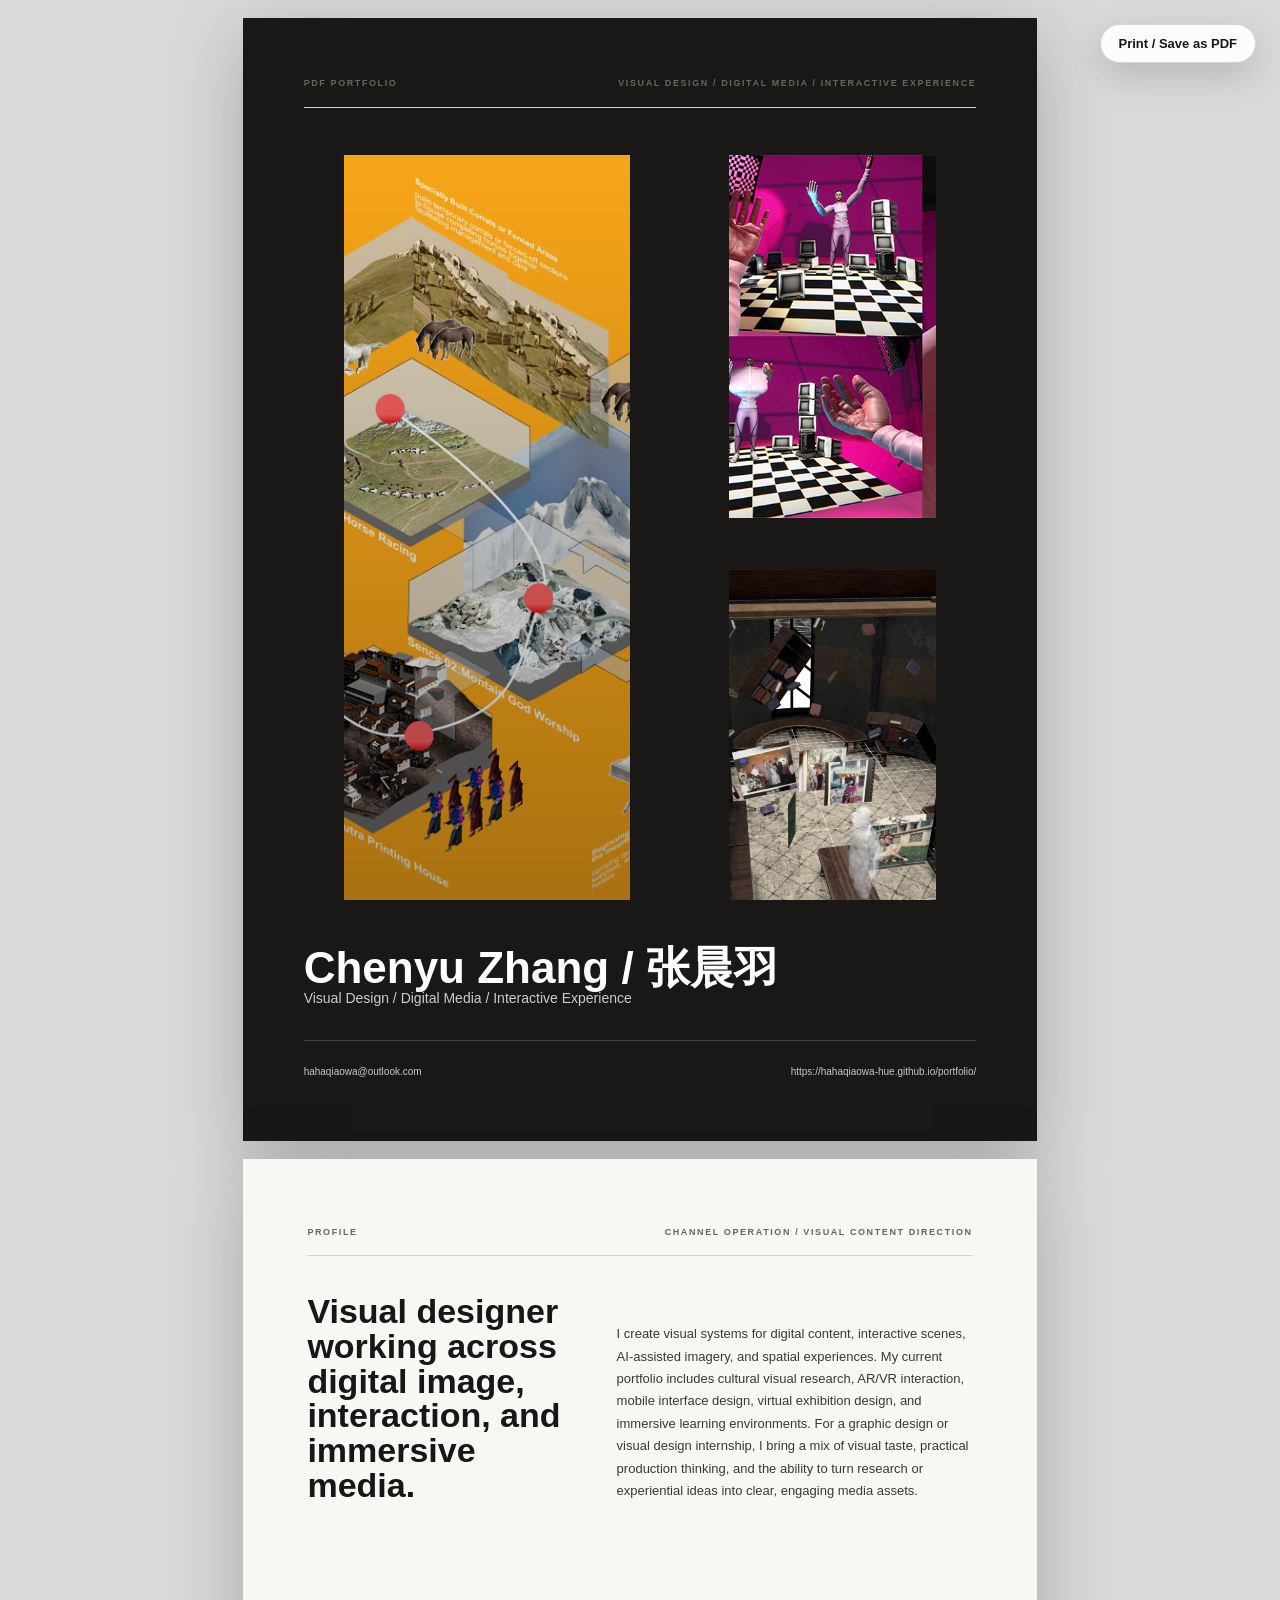
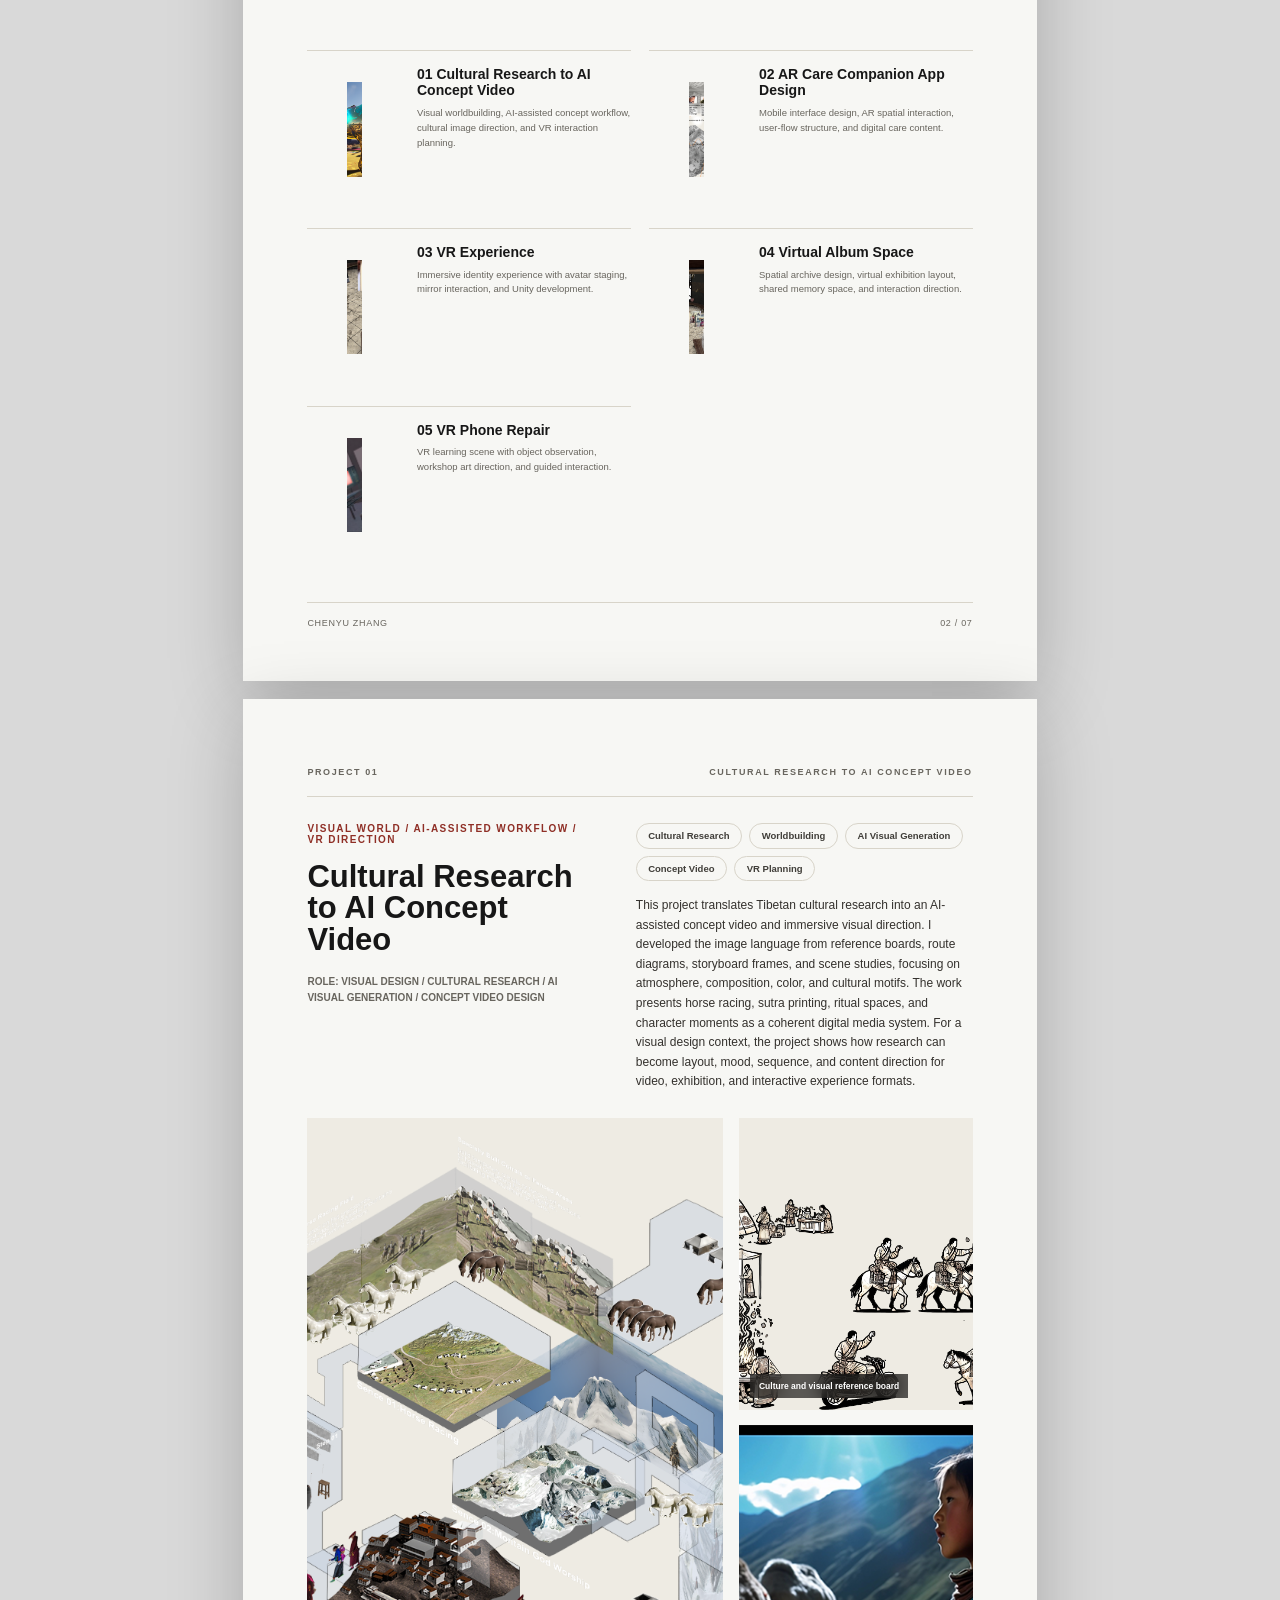
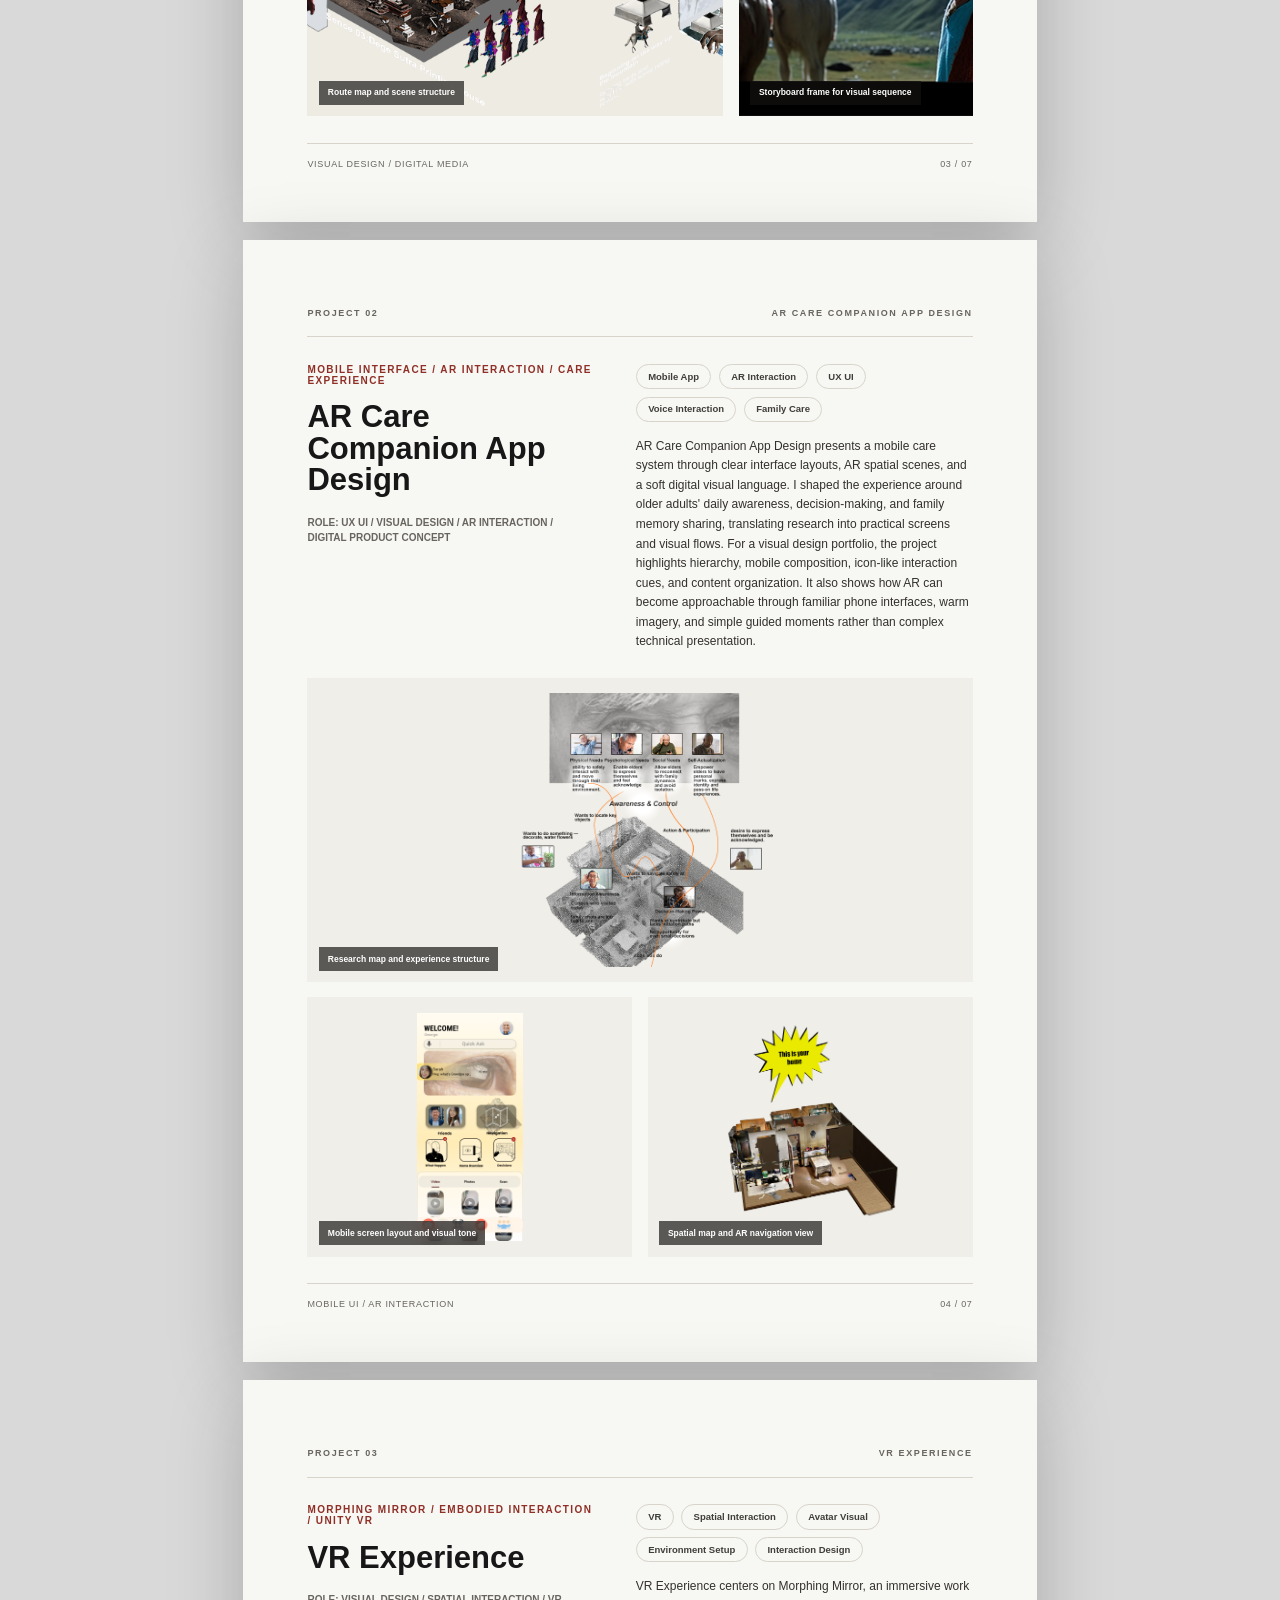
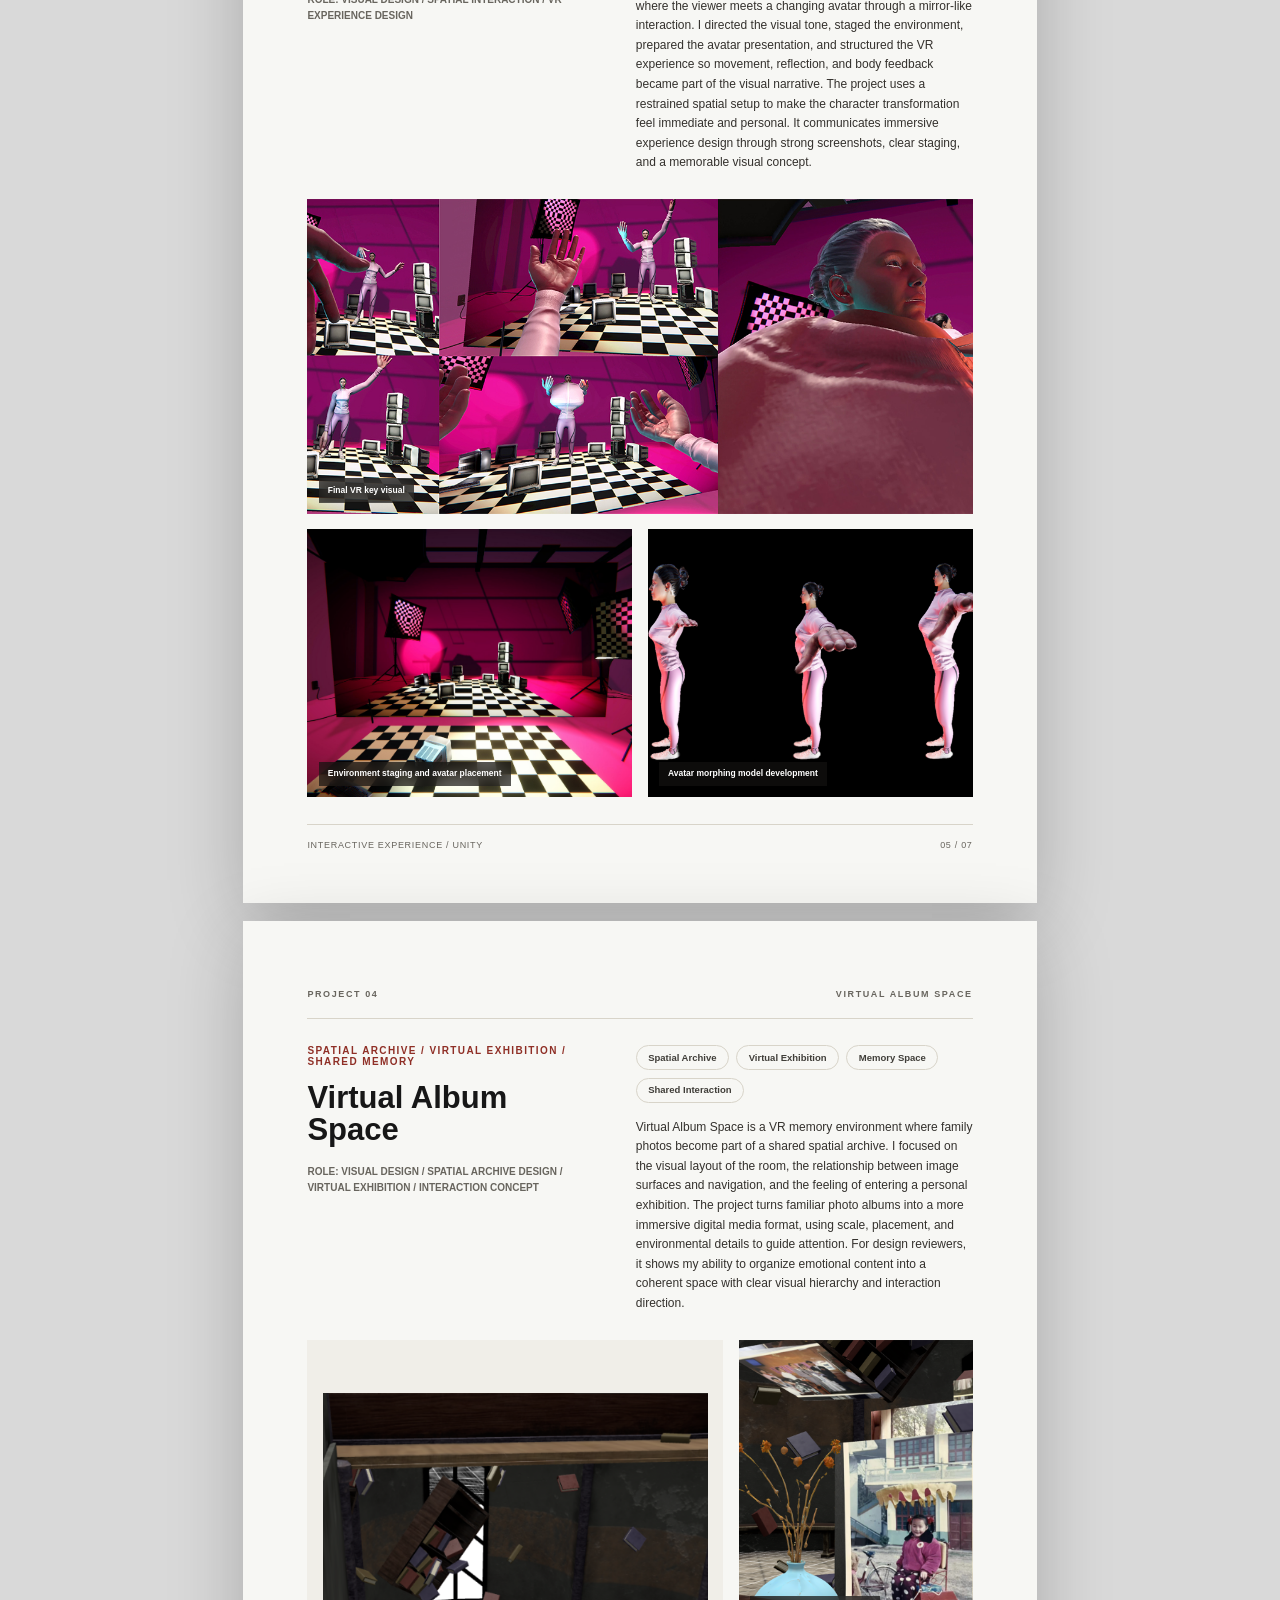
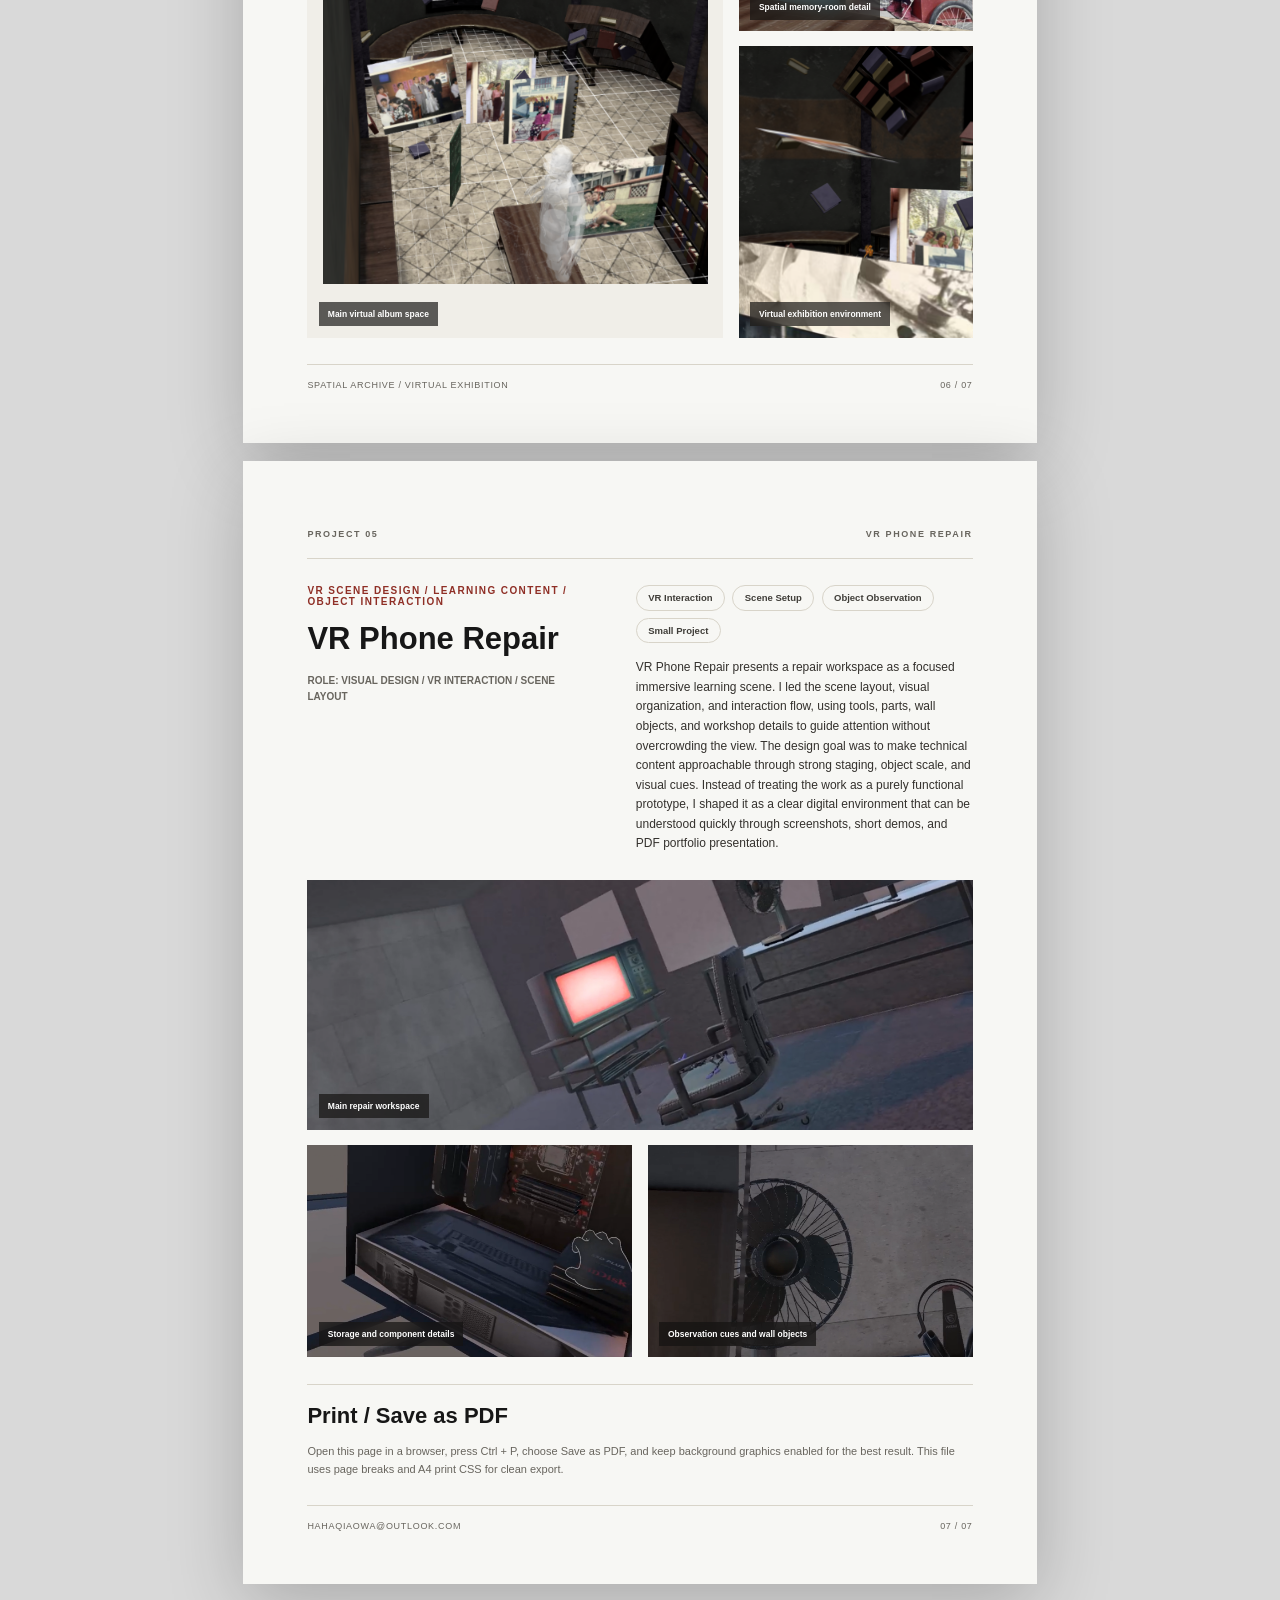
==== portfolio-pdf.html @ 09dd1131 "Add PDF portfolio page link" ====
<!DOCTYPE html>
<html lang="en">
<head>
  <meta charset="UTF-8">
  <meta name="viewport" content="width=device-width, initial-scale=1.0">
  <title>Chenyu Zhang / 张晨羽 - PDF Portfolio</title>
  <meta name="description" content="PDF portfolio page for Chenyu Zhang, visual design, digital media, and interactive experience.">
  <style>
    :root {
      --paper: #f7f7f4;
      --ink: #171717;
      --muted: #68655e;
      --line: #d8d4c9;
      --soft: #eeebe3;
      --accent: #8f2f26;
      --dark: #23221f;
      --white: #ffffff;
    }

    * {
      box-sizing: border-box;
    }

    html {
      background: #d9d9d9;
      color: var(--ink);
      font-family: Inter, "Helvetica Neue", Arial, "Noto Sans", sans-serif;
      letter-spacing: 0;
    }

    body {
      margin: 0;
      background: #d9d9d9;
    }

    img {
      display: block;
      width: 100%;
      height: 100%;
      object-fit: cover;
    }

    .print-action {
      position: fixed;
      right: 24px;
      top: 24px;
      z-index: 10;
      border: 1px solid rgba(23, 23, 23, 0.18);
      border-radius: 999px;
      background: rgba(255, 255, 255, 0.92);
      color: var(--ink);
      padding: 11px 18px;
      font-size: 13px;
      font-weight: 700;
      text-decoration: none;
      box-shadow: 0 12px 34px rgba(0, 0, 0, 0.16);
      backdrop-filter: blur(12px);
    }

    .sheet {
      position: relative;
      width: 210mm;
      height: 297mm;
      margin: 18px auto;
      overflow: hidden;
      background: var(--paper);
      page-break-after: always;
      break-after: page;
      box-shadow: 0 18px 70px rgba(0, 0, 0, 0.22);
    }

    .sheet:last-child {
      page-break-after: auto;
      break-after: auto;
    }

    .page-inner {
      position: relative;
      display: grid;
      height: 100%;
      padding: 18mm 17mm 14mm;
      grid-template-rows: auto 1fr auto;
      gap: 10mm;
    }

    .sheet-label {
      display: flex;
      align-items: center;
      justify-content: space-between;
      gap: 10mm;
      border-bottom: 1px solid var(--line);
      padding-bottom: 5mm;
      color: var(--muted);
      font-size: 9px;
      font-weight: 700;
      letter-spacing: 1.6px;
      text-transform: uppercase;
    }

    .page-footer {
      display: flex;
      align-items: center;
      justify-content: space-between;
      border-top: 1px solid var(--line);
      padding-top: 4mm;
      color: var(--muted);
      font-size: 9px;
      letter-spacing: 0.7px;
      text-transform: uppercase;
    }

    .cover {
      background: #191817;
      color: var(--white);
    }

    .cover .page-inner {
      padding: 16mm;
      gap: 8mm;
    }

    .cover-grid {
      display: grid;
      min-height: 0;
      grid-template-columns: 1.12fr 0.88fr;
      grid-template-rows: 1fr 0.92fr;
      gap: 5mm;
    }

    .cover-hero {
      position: relative;
      grid-row: 1 / span 2;
      overflow: hidden;
      background: #2e2b27;
    }

    .cover-hero img {
      filter: saturate(0.95) contrast(1.04);
    }

    .cover-hero::after {
      position: absolute;
      inset: 0;
      content: "";
      background: linear-gradient(180deg, rgba(0, 0, 0, 0.03), rgba(0, 0, 0, 0.34));
    }

    .cover-card {
      overflow: hidden;
      background: #302e2a;
    }

    .cover-title {
      align-self: end;
      display: grid;
      gap: 8mm;
    }

    .cover h1 {
      max-width: 145mm;
      margin: 0;
      font-size: 44px;
      line-height: 0.95;
      font-weight: 760;
      letter-spacing: 0;
    }

    .cover-role {
      margin: 0;
      color: rgba(255, 255, 255, 0.78);
      font-size: 14px;
      line-height: 1.55;
    }

    .cover-contact {
      display: flex;
      align-items: center;
      justify-content: space-between;
      gap: 10mm;
      border-top: 1px solid rgba(255, 255, 255, 0.18);
      padding-top: 6mm;
      color: rgba(255, 255, 255, 0.76);
      font-size: 10px;
      line-height: 1.6;
    }

    .overview-body {
      display: grid;
      grid-template-rows: auto 1fr;
      gap: 11mm;
    }

    .statement {
      display: grid;
      grid-template-columns: 0.72fr 1fr;
      gap: 14mm;
      align-items: end;
    }

    .statement h2,
    .project-title h2 {
      margin: 0;
      font-size: 34px;
      line-height: 1.02;
      font-weight: 760;
      letter-spacing: 0;
    }

    .statement p {
      margin: 0;
      color: #3b3934;
      font-size: 13px;
      line-height: 1.72;
    }

    .index-grid {
      display: grid;
      grid-template-columns: repeat(2, 1fr);
      gap: 5mm;
      align-content: end;
    }

    .index-card {
      display: grid;
      min-height: 42mm;
      grid-template-columns: 25mm 1fr;
      gap: 4mm;
      border-top: 1px solid var(--line);
      padding-top: 4mm;
    }

    .index-thumb {
      overflow: hidden;
      height: 25mm;
      background: var(--soft);
    }

    .index-card h3 {
      margin: 0 0 2mm;
      font-size: 14px;
      line-height: 1.15;
    }

    .index-card p {
      margin: 0;
      color: var(--muted);
      font-size: 9.5px;
      line-height: 1.55;
    }

    .project-page {
      background: var(--paper);
    }

    .project-page .page-inner {
      gap: 7mm;
    }

    .project-body {
      display: grid;
      min-height: 0;
      grid-template-rows: auto 1fr;
      gap: 7mm;
    }

    .project-intro {
      display: grid;
      grid-template-columns: 0.92fr 1.08fr;
      gap: 11mm;
      align-items: start;
    }

    .project-kicker {
      margin: 0 0 4mm;
      color: var(--accent);
      font-size: 10px;
      font-weight: 800;
      letter-spacing: 1.4px;
      text-transform: uppercase;
    }

    .project-title h2 {
      font-size: 31px;
    }

    .role-line {
      margin: 5mm 0 0;
      color: var(--muted);
      font-size: 10px;
      font-weight: 700;
      line-height: 1.55;
      text-transform: uppercase;
    }

    .project-copy {
      display: grid;
      gap: 4mm;
    }

    .tools {
      display: flex;
      flex-wrap: wrap;
      gap: 2mm;
      margin: 0;
      padding: 0;
      list-style: none;
    }

    .tools li {
      border: 1px solid var(--line);
      border-radius: 999px;
      padding: 1.8mm 3mm;
      color: #403e39;
      font-size: 9.5px;
      font-weight: 700;
      line-height: 1;
    }

    .description {
      margin: 0;
      color: #34312d;
      font-size: 12px;
      line-height: 1.63;
    }

    .image-board {
      display: grid;
      min-height: 0;
      gap: 4mm;
    }

    .image-board figure {
      position: relative;
      overflow: hidden;
      margin: 0;
      background: var(--soft);
    }

    .image-board figcaption {
      position: absolute;
      left: 3mm;
      bottom: 3mm;
      max-width: calc(100% - 6mm);
      background: rgba(20, 19, 17, 0.68);
      color: #ffffff;
      padding: 1.8mm 2.4mm;
      font-size: 8.5px;
      font-weight: 700;
      line-height: 1.25;
      backdrop-filter: blur(8px);
    }

    .board-feature {
      grid-template-columns: 1.28fr 0.72fr;
      grid-template-rows: 1fr 1fr;
    }

    .board-feature .large {
      grid-row: 1 / span 2;
    }

    .board-horizontal {
      grid-template-columns: 1fr 1fr;
      grid-template-rows: 1.08fr 0.92fr;
    }

    .board-horizontal .wide {
      grid-column: 1 / span 2;
    }

    .board-game {
      grid-template-columns: 1.05fr 0.95fr;
      grid-template-rows: 0.92fr 1.08fr;
    }

    .board-game .wide {
      grid-column: 1 / span 2;
    }

    .board-graphic {
      grid-template-columns: 1fr 1fr;
      grid-template-rows: 1fr 1fr;
    }

    .fit-contain img {
      object-fit: contain;
      padding: 4mm;
      background: #f0eee8;
    }

    .dark-image img {
      background: #171717;
    }

    .closing-strip {
      display: grid;
      grid-template-columns: 1fr 1fr 1fr;
      gap: 4mm;
      margin-top: 5mm;
    }

    .closing-strip figure {
      overflow: hidden;
      height: 42mm;
      margin: 0;
      background: var(--soft);
    }

    .note-box {
      display: grid;
      gap: 4mm;
      align-self: end;
      border-top: 1px solid var(--line);
      padding-top: 5mm;
    }

    .note-box h3 {
      margin: 0;
      font-size: 22px;
      line-height: 1.05;
    }

    .note-box p {
      margin: 0;
      color: var(--muted);
      font-size: 11px;
      line-height: 1.65;
    }

    @page {
      size: A4 portrait;
      margin: 0;
    }

    @media print {
      html,
      body {
        width: 210mm;
        background: #ffffff;
      }

      .print-action {
        display: none;
      }

      .sheet {
        width: 210mm;
        height: 297mm;
        margin: 0;
        box-shadow: none;
        page-break-after: always;
        break-after: page;
      }

      .sheet:last-child {
        page-break-after: auto;
        break-after: auto;
      }
    }

    @media screen and (max-width: 900px) {
      .sheet {
        width: min(100vw, 210mm);
        height: auto;
        min-height: 140vw;
        margin: 0 auto 16px;
      }

      .page-inner {
        min-height: 140vw;
      }
    }
  </style>
</head>
<body>
  <a class="print-action" href="javascript:window.print()" aria-label="Print or save this portfolio as a PDF">Print / Save as PDF</a>

  <section class="sheet cover">
    <div class="page-inner">
      <div class="sheet-label">
        <span>PDF Portfolio</span>
        <span>Visual Design / Digital Media / Interactive Experience</span>
      </div>
      <div class="cover-grid" aria-label="Selected portfolio visuals">
        <figure class="cover-hero"><img src="assets/project-01-main.png" alt="Cultural Research to AI Concept Video visual world concept"></figure>
        <figure class="cover-card"><img src="assets/vr-final.jpg" alt="Morphing Mirror VR montage"></figure>
        <figure class="cover-card"><img src="assets/project-04-main.png" alt="Virtual Album Space visual"></figure>
      </div>
      <div class="cover-title">
        <div>
          <h1>Chenyu Zhang / 张晨羽</h1>
          <p class="cover-role">Visual Design / Digital Media / Interactive Experience</p>
        </div>
        <div class="cover-contact">
          <span>hahaqiaowa@outlook.com</span>
          <span>https://hahaqiaowa-hue.github.io/portfolio/</span>
        </div>
      </div>
    </div>
  </section>

  <section class="sheet">
    <div class="page-inner">
      <div class="sheet-label">
        <span>Profile</span>
        <span>Channel operation / Visual content direction</span>
      </div>
      <main class="overview-body">
        <section class="statement">
          <h2>Visual designer working across digital image, interaction, and immersive media.</h2>
          <p>I create visual systems for digital content, interactive scenes, AI-assisted imagery, and spatial experiences. My current portfolio includes cultural visual research, AR/VR interaction, mobile interface design, virtual exhibition design, and immersive learning environments. For a graphic design or visual design internship, I bring a mix of visual taste, practical production thinking, and the ability to turn research or experiential ideas into clear, engaging media assets.</p>
        </section>
        <section class="index-grid" aria-label="Portfolio contents">
          <article class="index-card">
            <figure class="index-thumb"><img src="assets/project-01-side-horse.png" alt="Cultural Research to AI Concept Video thumbnail"></figure>
            <div><h3>01 Cultural Research to AI Concept Video</h3><p>Visual worldbuilding, AI-assisted concept workflow, cultural image direction, and VR interaction planning.</p></div>
          </article>
          <article class="index-card">
            <figure class="index-thumb"><img src="assets/project-02-research-main.png" alt="AR Care Companion App Design thumbnail"></figure>
            <div><h3>02 AR Care Companion App Design</h3><p>Mobile interface design, AR spatial interaction, user-flow structure, and digital care content.</p></div>
          </article>
          <article class="index-card">
            <figure class="index-thumb"><img src="assets/project-03-main.png" alt="VR Experience thumbnail"></figure>
            <div><h3>03 VR Experience</h3><p>Immersive identity experience with avatar staging, mirror interaction, and Unity development.</p></div>
          </article>
          <article class="index-card">
            <figure class="index-thumb"><img src="assets/project-04-main.png" alt="Virtual Album Space thumbnail"></figure>
            <div><h3>04 Virtual Album Space</h3><p>Spatial archive design, virtual exhibition layout, shared memory space, and interaction direction.</p></div>
          </article>
          <article class="index-card">
            <figure class="index-thumb"><img src="assets/project-05-main.png" alt="VR Phone Repair thumbnail"></figure>
            <div><h3>05 VR Phone Repair</h3><p>VR learning scene with object observation, workshop art direction, and guided interaction.</p></div>
          </article>
        </section>
      </main>
      <div class="page-footer"><span>Chenyu Zhang</span><span>02 / 07</span></div>
    </div>
  </section>

  <section class="sheet project-page">
    <div class="page-inner">
      <div class="sheet-label"><span>Project 01</span><span>Cultural Research to AI Concept Video</span></div>
      <main class="project-body">
        <section class="project-intro">
          <div class="project-title">
            <p class="project-kicker">Visual world / AI-assisted workflow / VR direction</p>
            <h2>Cultural Research to AI Concept Video</h2>
            <p class="role-line">Role: Visual Design / Cultural Research / AI Visual Generation / Concept Video Design</p>
          </div>
          <div class="project-copy">
            <ul class="tools">
              <li>Cultural Research</li><li>Worldbuilding</li><li>AI Visual Generation</li><li>Concept Video</li><li>VR Planning</li>
            </ul>
            <p class="description">This project translates Tibetan cultural research into an AI-assisted concept video and immersive visual direction. I developed the image language from reference boards, route diagrams, storyboard frames, and scene studies, focusing on atmosphere, composition, color, and cultural motifs. The work presents horse racing, sutra printing, ritual spaces, and character moments as a coherent digital media system. For a visual design context, the project shows how research can become layout, mood, sequence, and content direction for video, exhibition, and interactive experience formats.</p>
          </div>
        </section>
        <section class="image-board board-feature">
          <figure class="large"><img src="assets/project-01-route-base.png" alt="Cultural Research to AI Concept Video visual route and scene map"><figcaption>Route map and scene structure</figcaption></figure>
          <figure><img src="assets/project-01-culture-board.png" alt="Cultural Research to AI Concept Video cultural visual board"><figcaption>Culture and visual reference board</figcaption></figure>
          <figure><img src="assets/story-04.png" alt="Cultural Research to AI Concept Video storyboard frame"><figcaption>Storyboard frame for visual sequence</figcaption></figure>
        </section>
      </main>
      <div class="page-footer"><span>Visual Design / Digital Media</span><span>03 / 07</span></div>
    </div>
  </section>

  <section class="sheet project-page">
    <div class="page-inner">
      <div class="sheet-label"><span>Project 02</span><span>AR Care Companion App Design</span></div>
      <main class="project-body">
        <section class="project-intro">
          <div class="project-title">
            <p class="project-kicker">Mobile interface / AR interaction / Care experience</p>
            <h2>AR Care Companion App Design</h2>
            <p class="role-line">Role: UX UI / Visual Design / AR Interaction / Digital Product Concept</p>
          </div>
          <div class="project-copy">
            <ul class="tools">
              <li>Mobile App</li><li>AR Interaction</li><li>UX UI</li><li>Voice Interaction</li><li>Family Care</li>
            </ul>
            <p class="description">AR Care Companion App Design presents a mobile care system through clear interface layouts, AR spatial scenes, and a soft digital visual language. I shaped the experience around older adults' daily awareness, decision-making, and family memory sharing, translating research into practical screens and visual flows. For a visual design portfolio, the project highlights hierarchy, mobile composition, icon-like interaction cues, and content organization. It also shows how AR can become approachable through familiar phone interfaces, warm imagery, and simple guided moments rather than complex technical presentation.</p>
          </div>
        </section>
        <section class="image-board board-horizontal">
          <figure class="wide fit-contain"><img src="assets/project-02-research-main.png" alt="AR Care Companion App research and user needs map"><figcaption>Research map and experience structure</figcaption></figure>
          <figure class="fit-contain"><img src="assets/app-shot-01.png" alt="AR Care Companion App welcome screen"><figcaption>Mobile screen layout and visual tone</figcaption></figure>
          <figure class="fit-contain"><img src="assets/App.png" alt="AR Care Companion spatial navigation interface"><figcaption>Spatial map and AR navigation view</figcaption></figure>
        </section>
      </main>
      <div class="page-footer"><span>Mobile UI / AR Interaction</span><span>04 / 07</span></div>
    </div>
  </section>

  <section class="sheet project-page">
    <div class="page-inner">
      <div class="sheet-label"><span>Project 03</span><span>VR Experience</span></div>
      <main class="project-body">
        <section class="project-intro">
          <div class="project-title">
            <p class="project-kicker">Morphing Mirror / Embodied interaction / Unity VR</p>
            <h2>VR Experience</h2>
            <p class="role-line">Role: Visual Design / Spatial Interaction / VR Experience Design</p>
          </div>
          <div class="project-copy">
            <ul class="tools">
              <li>VR</li><li>Spatial Interaction</li><li>Avatar Visual</li><li>Environment Setup</li><li>Interaction Design</li>
            </ul>
            <p class="description">VR Experience centers on Morphing Mirror, an immersive work where the viewer meets a changing avatar through a mirror-like interaction. I directed the visual tone, staged the environment, prepared the avatar presentation, and structured the VR experience so movement, reflection, and body feedback became part of the visual narrative. The project uses a restrained spatial setup to make the character transformation feel immediate and personal. It communicates immersive experience design through strong screenshots, clear staging, and a memorable visual concept.</p>
          </div>
        </section>
        <section class="image-board board-horizontal">
          <figure class="wide dark-image"><img src="assets/vr-final.jpg" alt="VR Experience final montage"><figcaption>Final VR key visual</figcaption></figure>
          <figure><img src="assets/vr-shot-06.jpg" alt="VR Experience environment view"><figcaption>Environment staging and avatar placement</figcaption></figure>
          <figure><img src="assets/project-03-extra-morphing.png" alt="VR Experience character model development"><figcaption>Avatar morphing model development</figcaption></figure>
        </section>
      </main>
      <div class="page-footer"><span>Interactive Experience / Unity</span><span>05 / 07</span></div>
    </div>
  </section>

  <section class="sheet project-page">
    <div class="page-inner">
      <div class="sheet-label"><span>Project 04</span><span>Virtual Album Space</span></div>
      <main class="project-body">
        <section class="project-intro">
          <div class="project-title">
            <p class="project-kicker">Spatial archive / Virtual exhibition / Shared memory</p>
            <h2>Virtual Album Space</h2>
            <p class="role-line">Role: Visual Design / Spatial Archive Design / Virtual Exhibition / Interaction Concept</p>
          </div>
          <div class="project-copy">
            <ul class="tools">
              <li>Spatial Archive</li><li>Virtual Exhibition</li><li>Memory Space</li><li>Shared Interaction</li>
            </ul>
            <p class="description">Virtual Album Space is a VR memory environment where family photos become part of a shared spatial archive. I focused on the visual layout of the room, the relationship between image surfaces and navigation, and the feeling of entering a personal exhibition. The project turns familiar photo albums into a more immersive digital media format, using scale, placement, and environmental details to guide attention. For design reviewers, it shows my ability to organize emotional content into a coherent space with clear visual hierarchy and interaction direction.</p>
          </div>
        </section>
        <section class="image-board board-feature">
          <figure class="large fit-contain"><img src="assets/project-04-main.png" alt="Virtual Album Space main visual"><figcaption>Main virtual album space</figcaption></figure>
          <figure><img src="assets/project-04-extra-01.png" alt="Virtual Album Space room detail"><figcaption>Spatial memory-room detail</figcaption></figure>
          <figure><img src="assets/project-04-extra-02.png" alt="Virtual Album Space environment view"><figcaption>Virtual exhibition environment</figcaption></figure>
        </section>
      </main>
      <div class="page-footer"><span>Spatial Archive / Virtual Exhibition</span><span>06 / 07</span></div>
    </div>
  </section>

  <section class="sheet project-page">
    <div class="page-inner">
      <div class="sheet-label"><span>Project 05</span><span>VR Phone Repair</span></div>
      <main class="project-body">
        <section class="project-intro">
          <div class="project-title">
            <p class="project-kicker">VR scene design / Learning content / Object interaction</p>
            <h2>VR Phone Repair</h2>
            <p class="role-line">Role: Visual Design / VR Interaction / Scene Layout</p>
          </div>
          <div class="project-copy">
            <ul class="tools">
              <li>VR Interaction</li><li>Scene Setup</li><li>Object Observation</li><li>Small Project</li>
            </ul>
            <p class="description">VR Phone Repair presents a repair workspace as a focused immersive learning scene. I led the scene layout, visual organization, and interaction flow, using tools, parts, wall objects, and workshop details to guide attention without overcrowding the view. The design goal was to make technical content approachable through strong staging, object scale, and visual cues. Instead of treating the work as a purely functional prototype, I shaped it as a clear digital environment that can be understood quickly through screenshots, short demos, and PDF portfolio presentation.</p>
          </div>
        </section>
        <section class="image-board board-horizontal">
          <figure class="wide"><img src="assets/project-05-main.png" alt="VR Phone Repair main scene"><figcaption>Main repair workspace</figcaption></figure>
          <figure><img src="assets/project-05-extra-01.png" alt="VR Phone Repair storage components"><figcaption>Storage and component details</figcaption></figure>
          <figure><img src="assets/project-05-extra-03.png" alt="VR Phone Repair wall-mounted objects"><figcaption>Observation cues and wall objects</figcaption></figure>
        </section>
        <section class="note-box">
          <h3>Print / Save as PDF</h3>
          <p>Open this page in a browser, press Ctrl + P, choose Save as PDF, and keep background graphics enabled for the best result. This file uses page breaks and A4 print CSS for clean export.</p>
        </section>
      </main>
      <div class="page-footer"><span>hahaqiaowa@outlook.com</span><span>07 / 07</span></div>
    </div>
  </section>
</body>
</html>
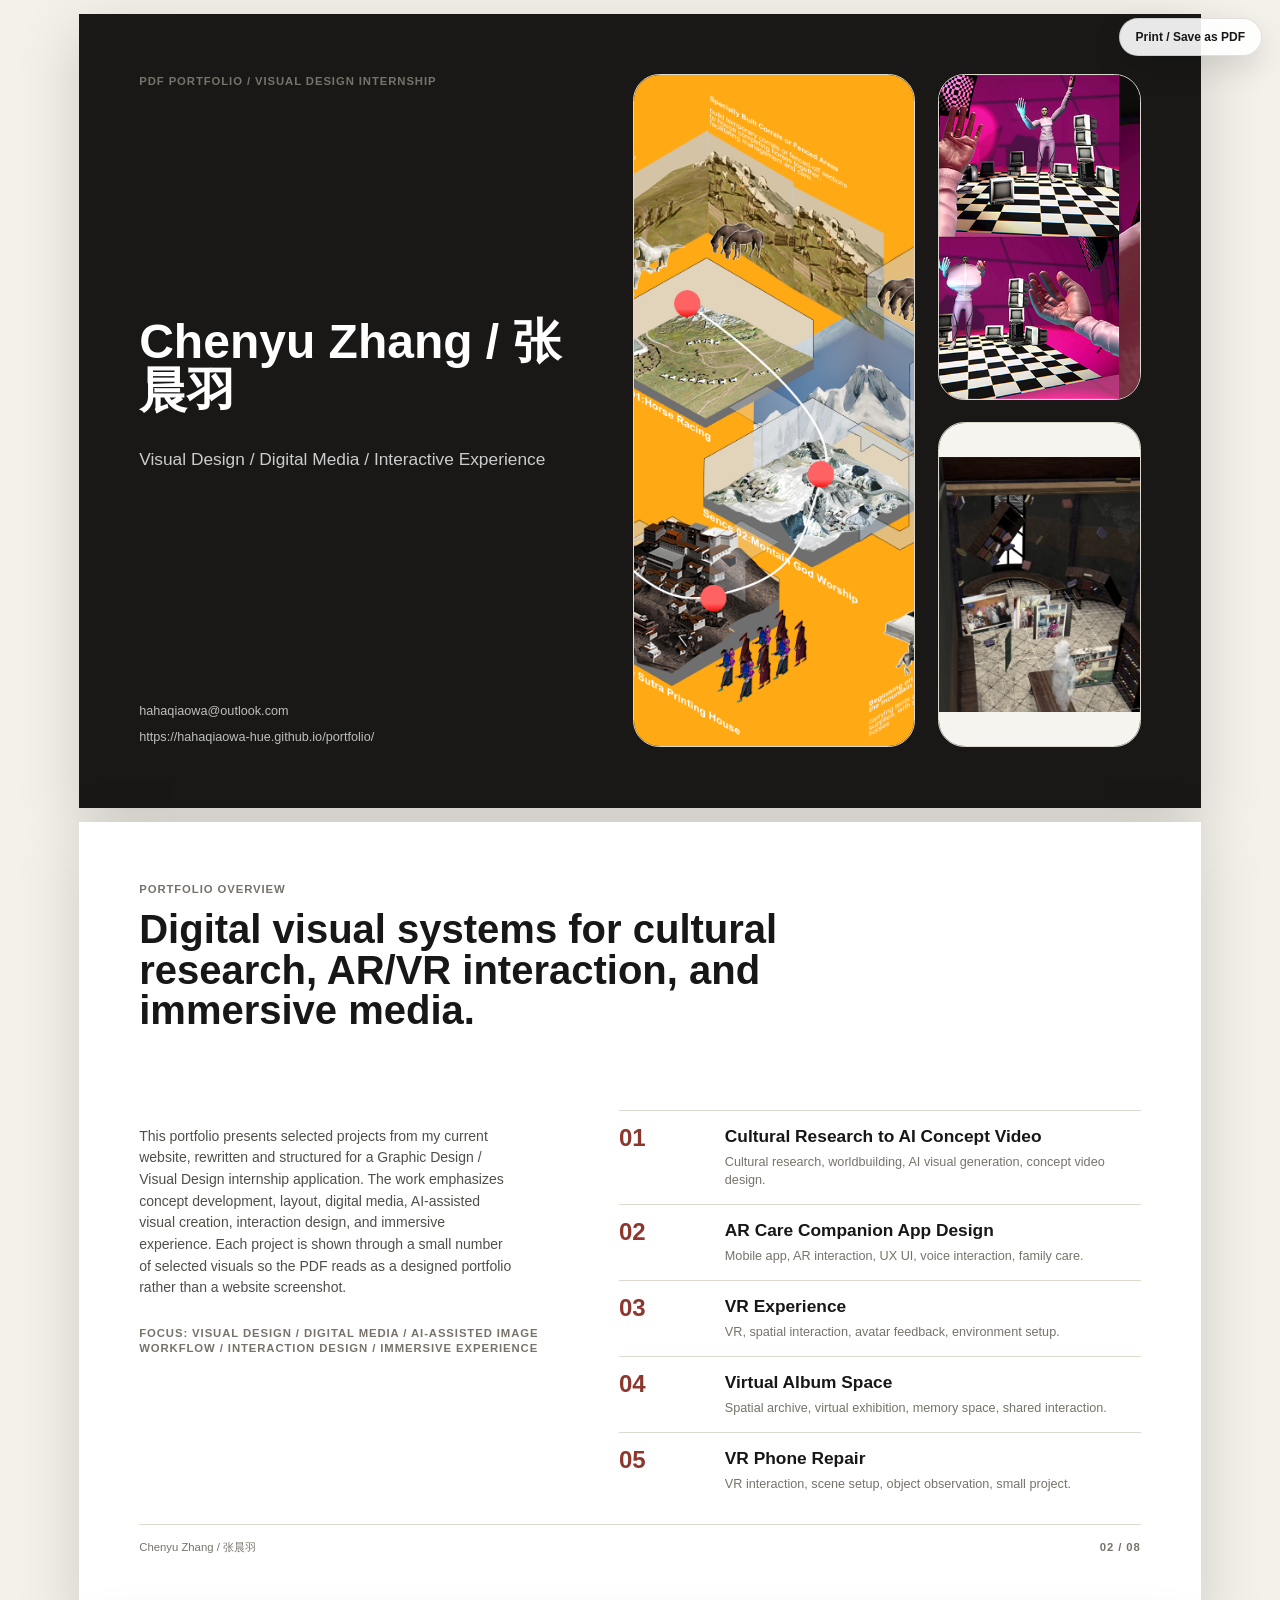
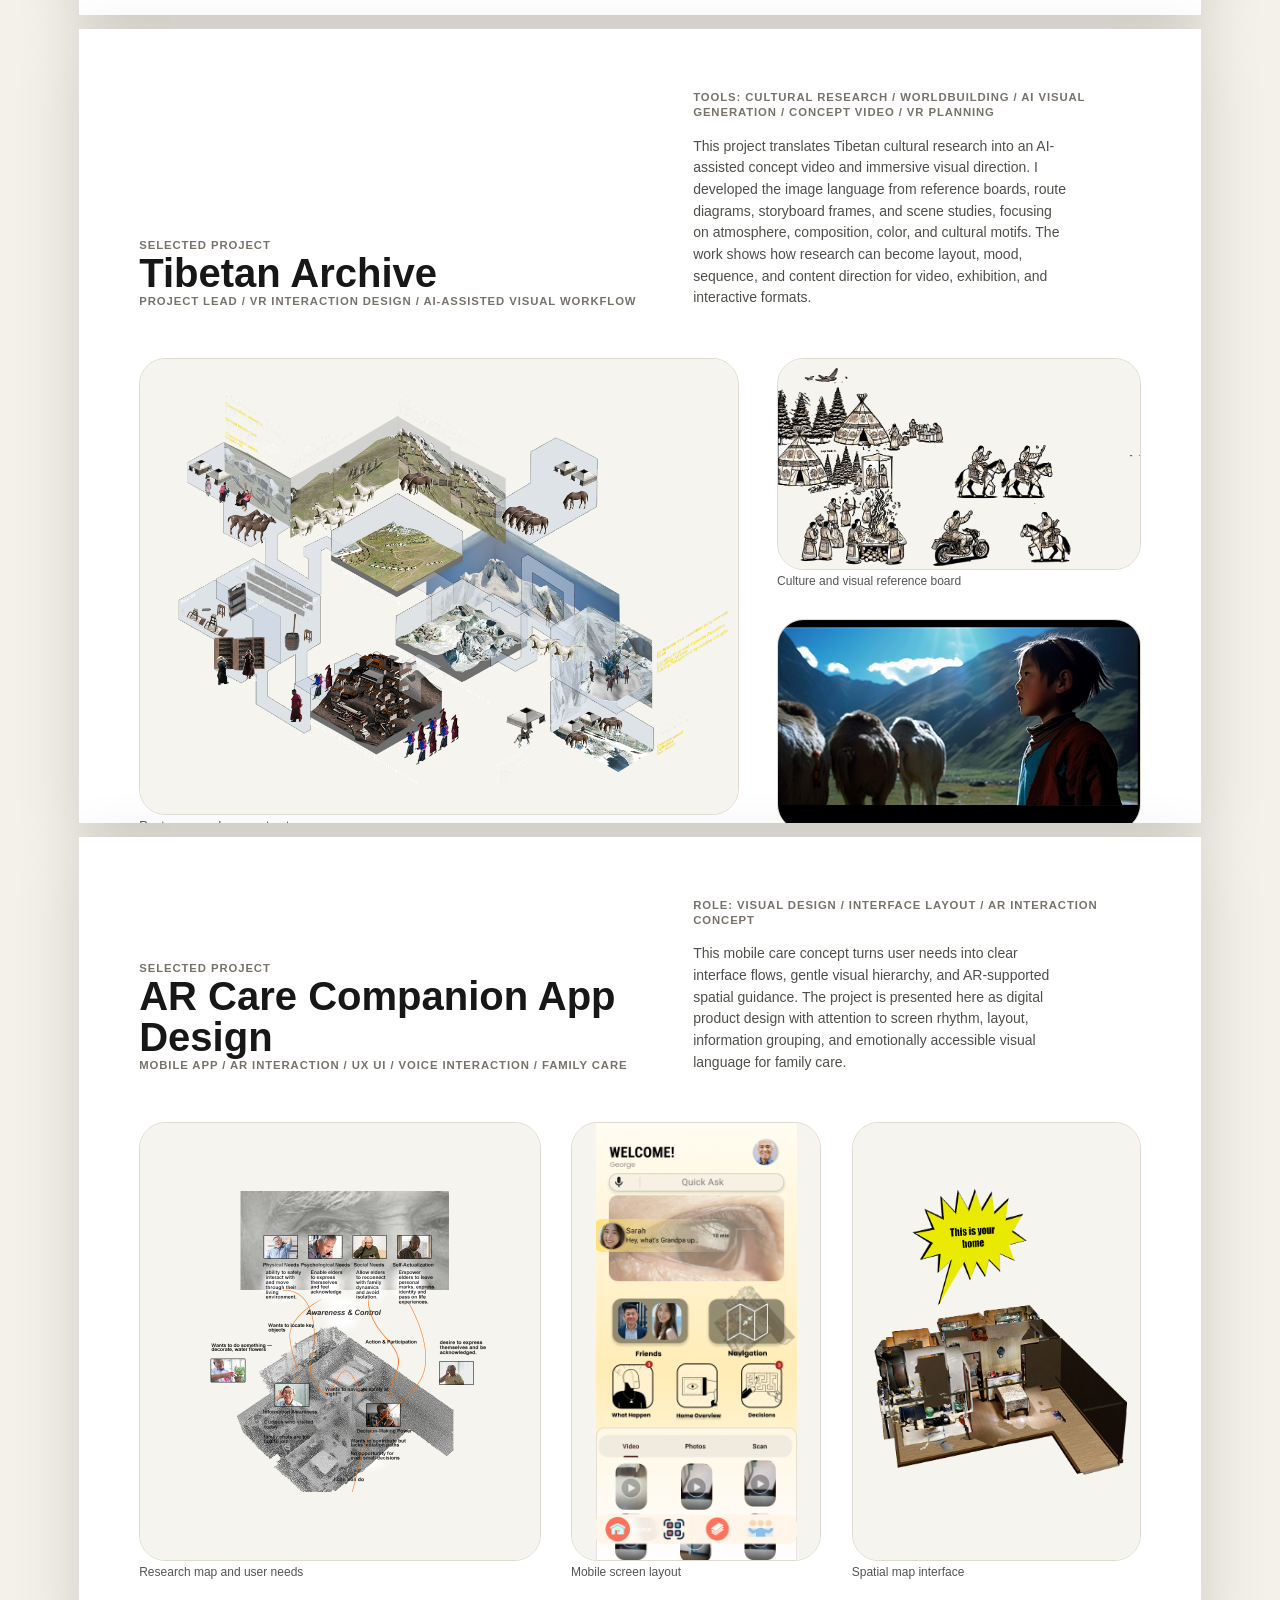
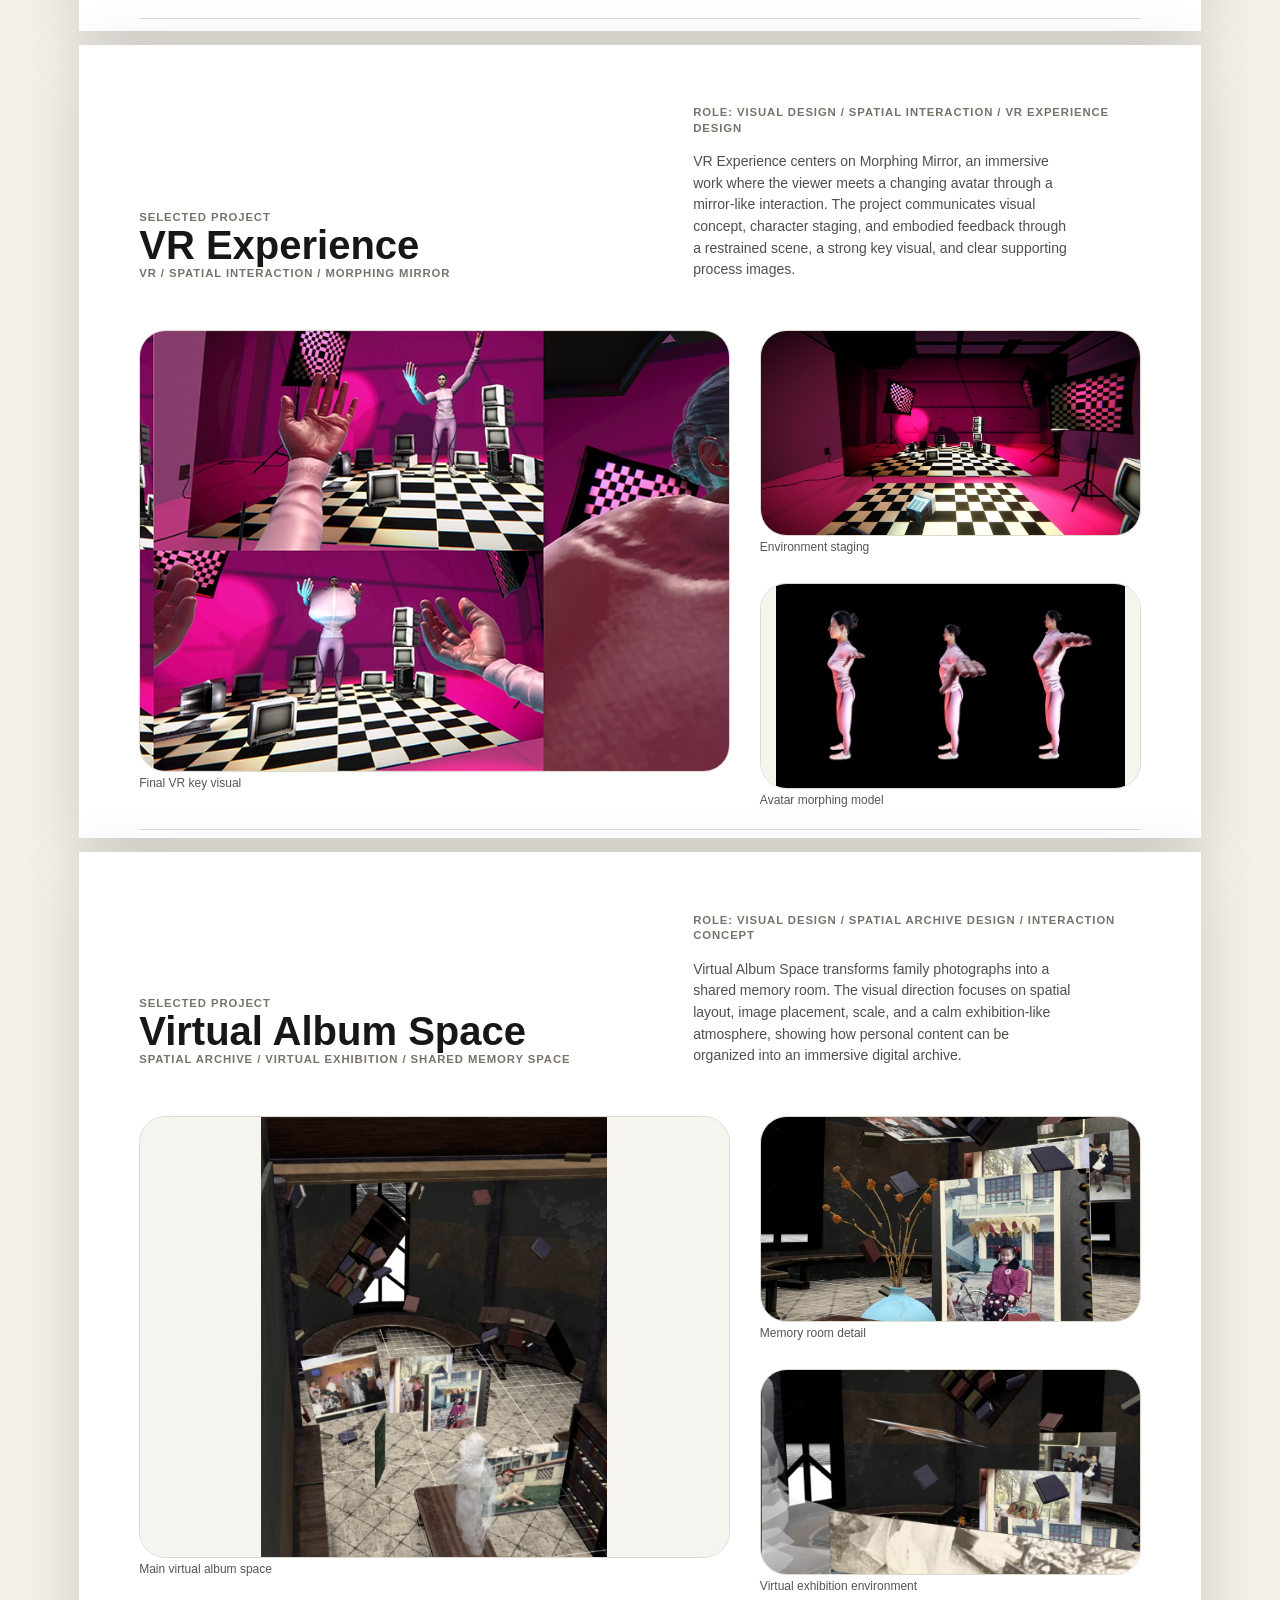
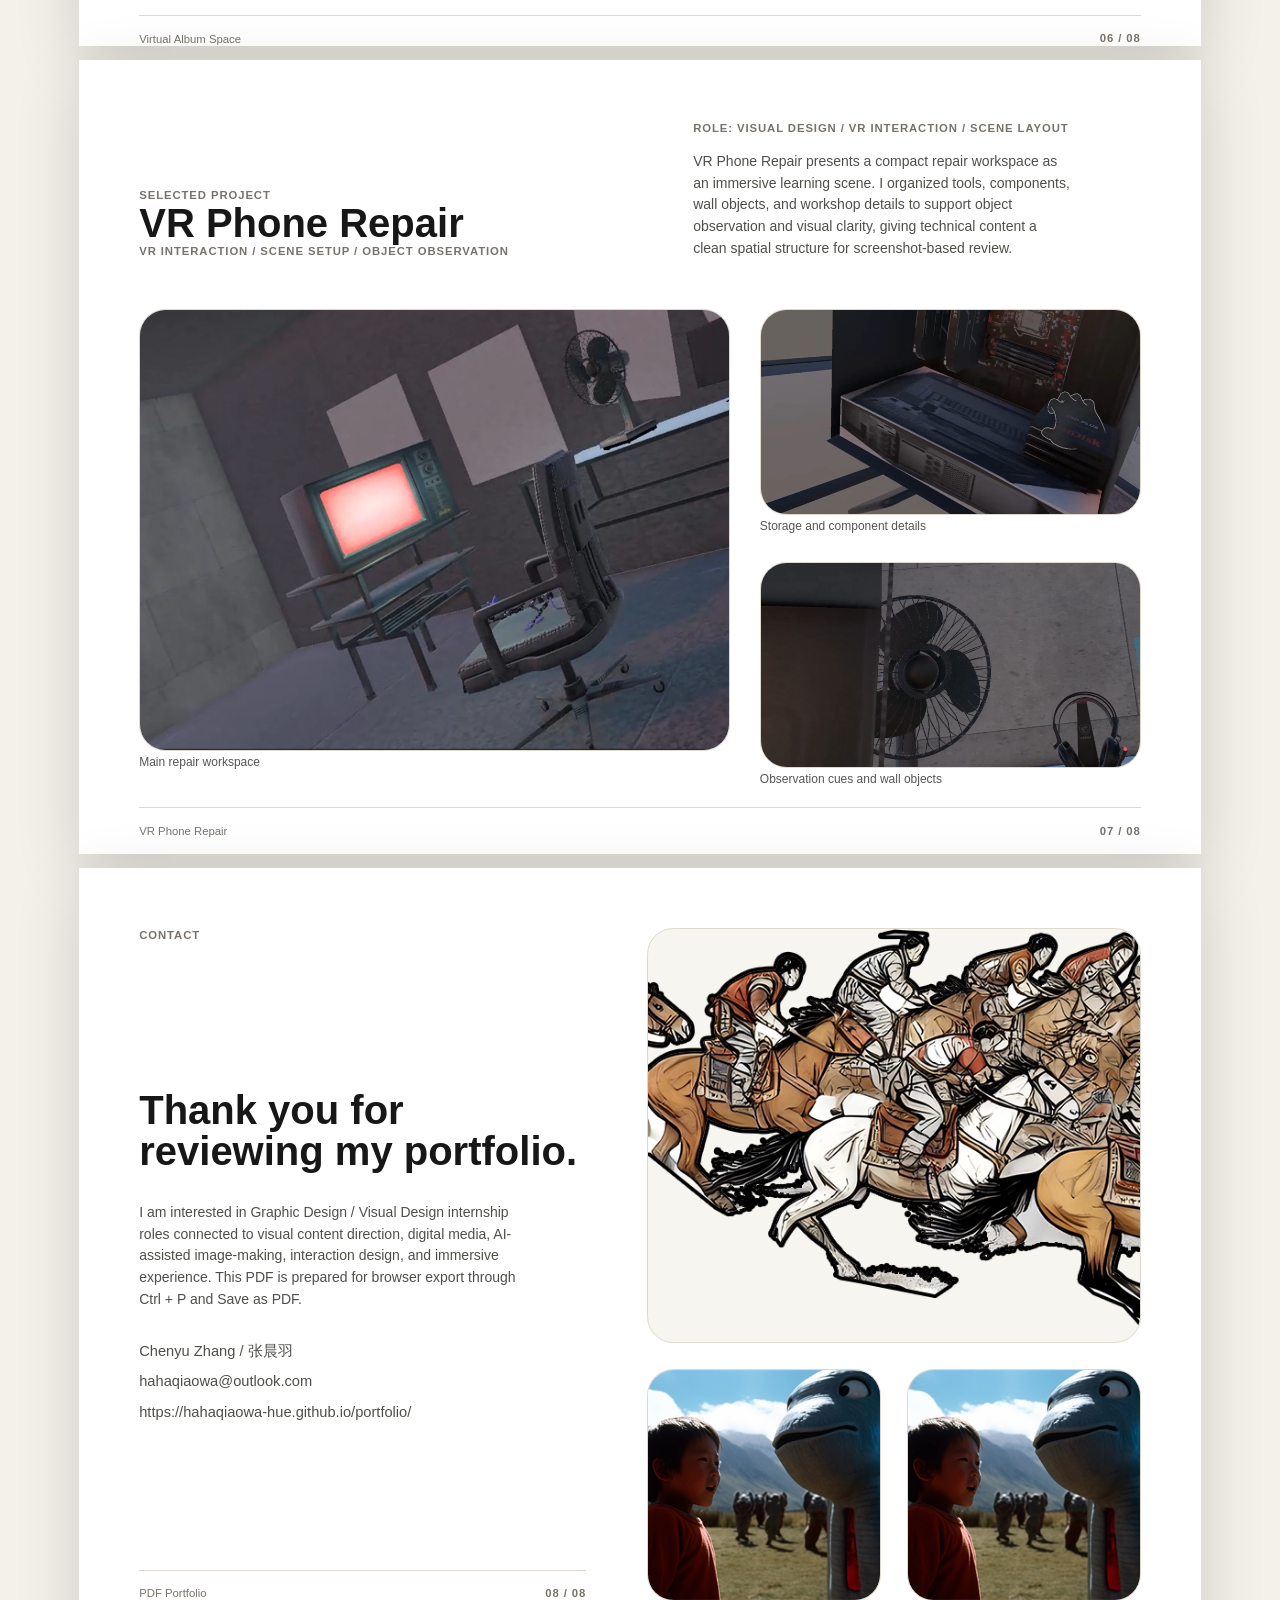
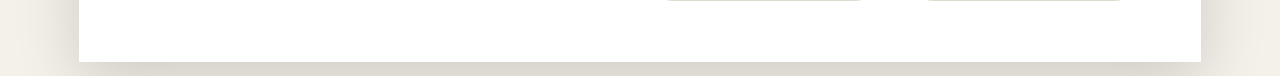
==== commit 3623a196: "Redesign PDF portfolio layout" ====
--- a/portfolio-pdf.html
+++ b/portfolio-pdf.html
@@ -4,97 +4,139 @@
   <meta charset="UTF-8">
   <meta name="viewport" content="width=device-width, initial-scale=1.0">
   <title>Chenyu Zhang / 张晨羽 - PDF Portfolio</title>
-  <meta name="description" content="PDF portfolio page for Chenyu Zhang, visual design, digital media, and interactive experience.">
+  <meta name="description" content="A4 landscape PDF portfolio for Chenyu Zhang.">
   <style>
     :root {
-      --paper: #f7f7f4;
+      --page: #ffffff;
+      --desk: #f4f1ea;
       --ink: #171717;
-      --muted: #68655e;
-      --line: #d8d4c9;
-      --soft: #eeebe3;
-      --accent: #8f2f26;
-      --dark: #23221f;
-      --white: #ffffff;
+      --soft-ink: #4f4f4a;
+      --muted: #77736a;
+      --line: #ded9cf;
+      --panel: #f7f5ef;
+      --accent: #8d372e;
     }
 
     * {
       box-sizing: border-box;
     }
 
-    html {
-      background: #d9d9d9;
-      color: var(--ink);
-      font-family: Inter, "Helvetica Neue", Arial, "Noto Sans", sans-serif;
-      letter-spacing: 0;
-    }
-
+    html,
     body {
       margin: 0;
-      background: #d9d9d9;
+      color: var(--ink);
+      background: var(--desk);
+      font-family: Inter, "Helvetica Neue", Arial, "Noto Sans", "Microsoft YaHei", sans-serif;
+      letter-spacing: 0;
     }
 
     img {
-      display: block;
       width: 100%;
       height: 100%;
       object-fit: cover;
-    }
-
-    .print-action {
+      display: block;
+    }
+
+    .contain-image img,
+    img.contain {
+      object-fit: contain;
+      background: #f6f4ee;
+    }
+
+    .print-button {
       position: fixed;
-      right: 24px;
-      top: 24px;
-      z-index: 10;
-      border: 1px solid rgba(23, 23, 23, 0.18);
+      top: 18px;
+      right: 18px;
+      z-index: 20;
+      display: inline-flex;
+      align-items: center;
+      justify-content: center;
+      min-height: 38px;
+      border: 1px solid rgba(0, 0, 0, 0.12);
       border-radius: 999px;
-      background: rgba(255, 255, 255, 0.92);
+      padding: 0 16px;
+      background: rgba(255, 255, 255, 0.9);
       color: var(--ink);
-      padding: 11px 18px;
-      font-size: 13px;
+      font-size: 12px;
       font-weight: 700;
       text-decoration: none;
-      box-shadow: 0 12px 34px rgba(0, 0, 0, 0.16);
-      backdrop-filter: blur(12px);
-    }
-
-    .sheet {
-      position: relative;
-      width: 210mm;
-      height: 297mm;
-      margin: 18px auto;
-      overflow: hidden;
-      background: var(--paper);
+      box-shadow: 0 12px 30px rgba(0, 0, 0, 0.12);
+    }
+
+    .pdf-page {
+      width: 297mm;
+      height: 210mm;
+      padding: 16mm;
+      box-sizing: border-box;
       page-break-after: always;
       break-after: page;
-      box-shadow: 0 18px 70px rgba(0, 0, 0, 0.22);
-    }
-
-    .sheet:last-child {
+      overflow: hidden;
+      margin: 14px auto;
+      background: var(--page);
+      box-shadow: 0 18px 60px rgba(0, 0, 0, 0.16);
+    }
+
+    .pdf-page:last-child {
       page-break-after: auto;
       break-after: auto;
     }
 
-    .page-inner {
-      position: relative;
-      display: grid;
-      height: 100%;
-      padding: 18mm 17mm 14mm;
-      grid-template-rows: auto 1fr auto;
-      gap: 10mm;
-    }
-
-    .sheet-label {
-      display: flex;
-      align-items: center;
-      justify-content: space-between;
-      gap: 10mm;
-      border-bottom: 1px solid var(--line);
-      padding-bottom: 5mm;
+    .page-header {
+      display: grid;
+      gap: 3mm;
+      margin-bottom: 9mm;
+    }
+
+    .section-label,
+    .meta,
+    .tools,
+    .page-number {
+      margin: 0;
       color: var(--muted);
-      font-size: 9px;
+      font-size: 8.5pt;
       font-weight: 700;
-      letter-spacing: 1.6px;
+      line-height: 1.35;
+      letter-spacing: 0.08em;
       text-transform: uppercase;
+    }
+
+    h1,
+    h2,
+    h3,
+    p {
+      margin: 0;
+    }
+
+    h1 {
+      max-width: 205mm;
+      font-size: 30pt;
+      line-height: 1.02;
+      font-weight: 760;
+    }
+
+    h2 {
+      font-size: 22pt;
+      line-height: 1.08;
+      font-weight: 740;
+    }
+
+    h3 {
+      font-size: 13pt;
+      line-height: 1.2;
+      font-weight: 740;
+    }
+
+    .description {
+      max-width: 100mm;
+      color: var(--soft-ink);
+      font-size: 10.5pt;
+      line-height: 1.55;
+    }
+
+    .project-copy {
+      display: grid;
+      gap: 4mm;
+      align-content: start;
     }
 
     .page-footer {
@@ -104,575 +146,513 @@
       border-top: 1px solid var(--line);
       padding-top: 4mm;
       color: var(--muted);
-      font-size: 9px;
-      letter-spacing: 0.7px;
-      text-transform: uppercase;
-    }
-
-    .cover {
+      font-size: 8.5pt;
+    }
+
+    figure {
+      margin: 0;
+    }
+
+    .image-frame {
+      overflow: hidden;
+      border: 1px solid var(--line);
+      border-radius: 7mm;
+      background: var(--panel);
+    }
+
+    figcaption {
+      margin-top: 4px;
+      color: #555;
+      font-size: 9pt;
+      line-height: 1.3;
+    }
+
+    .cover-page {
+      display: grid;
+      grid-template-columns: 1fr 1.15fr;
+      gap: 14mm;
       background: #191817;
-      color: var(--white);
-    }
-
-    .cover .page-inner {
-      padding: 16mm;
+      color: #ffffff;
+    }
+
+    .cover-copy {
+      display: grid;
+      align-content: space-between;
+      min-height: 178mm;
+    }
+
+    .cover-title {
+      display: grid;
       gap: 8mm;
     }
 
-    .cover-grid {
-      display: grid;
-      min-height: 0;
-      grid-template-columns: 1.12fr 0.88fr;
-      grid-template-rows: 1fr 0.92fr;
-      gap: 5mm;
-    }
-
-    .cover-hero {
-      position: relative;
+    .cover-title h1 {
+      max-width: none;
+      font-size: 36pt;
+      color: #ffffff;
+    }
+
+    .cover-title p {
+      color: rgba(255, 255, 255, 0.78);
+      font-size: 13pt;
+      line-height: 1.55;
+    }
+
+    .cover-contact {
+      display: grid;
+      gap: 2mm;
+      color: rgba(255, 255, 255, 0.72);
+      font-size: 9.5pt;
+      line-height: 1.5;
+    }
+
+    .cover-visuals {
+      display: grid;
+      grid-template-columns: 1fr 0.72fr;
+      grid-template-rows: 1fr 1fr;
+      gap: 6mm;
+      min-height: 178mm;
+    }
+
+    .cover-visuals figure:first-child {
       grid-row: 1 / span 2;
-      overflow: hidden;
-      background: #2e2b27;
-    }
-
-    .cover-hero img {
-      filter: saturate(0.95) contrast(1.04);
-    }
-
-    .cover-hero::after {
-      position: absolute;
-      inset: 0;
-      content: "";
-      background: linear-gradient(180deg, rgba(0, 0, 0, 0.03), rgba(0, 0, 0, 0.34));
-    }
-
-    .cover-card {
-      overflow: hidden;
-      background: #302e2a;
-    }
-
-    .cover-title {
-      align-self: end;
-      display: grid;
+    }
+
+    .intro-page {
+      display: grid;
+      grid-template-rows: auto 1fr auto;
       gap: 8mm;
     }
 
-    .cover h1 {
-      max-width: 145mm;
-      margin: 0;
-      font-size: 44px;
-      line-height: 0.95;
-      font-weight: 760;
-      letter-spacing: 0;
-    }
-
-    .cover-role {
-      margin: 0;
-      color: rgba(255, 255, 255, 0.78);
-      font-size: 14px;
-      line-height: 1.55;
-    }
-
-    .cover-contact {
-      display: flex;
-      align-items: center;
-      justify-content: space-between;
-      gap: 10mm;
-      border-top: 1px solid rgba(255, 255, 255, 0.18);
-      padding-top: 6mm;
-      color: rgba(255, 255, 255, 0.76);
-      font-size: 10px;
-      line-height: 1.6;
-    }
-
-    .overview-body {
-      display: grid;
-      grid-template-rows: auto 1fr;
-      gap: 11mm;
-    }
-
-    .statement {
-      display: grid;
-      grid-template-columns: 0.72fr 1fr;
+    .intro-content {
+      display: grid;
+      grid-template-columns: 0.9fr 1.1fr;
       gap: 14mm;
       align-items: end;
     }
 
-    .statement h2,
-    .project-title h2 {
-      margin: 0;
-      font-size: 34px;
-      line-height: 1.02;
-      font-weight: 760;
-      letter-spacing: 0;
-    }
-
-    .statement p {
-      margin: 0;
-      color: #3b3934;
-      font-size: 13px;
-      line-height: 1.72;
-    }
-
-    .index-grid {
-      display: grid;
-      grid-template-columns: repeat(2, 1fr);
+    .intro-statement {
+      display: grid;
+      gap: 7mm;
+      align-self: start;
+      padding-top: 8mm;
+    }
+
+    .project-list {
+      display: grid;
+      gap: 4mm;
+    }
+
+    .project-row {
+      display: grid;
+      grid-template-columns: 23mm 1fr;
       gap: 5mm;
-      align-content: end;
-    }
-
-    .index-card {
-      display: grid;
-      min-height: 42mm;
-      grid-template-columns: 25mm 1fr;
-      gap: 4mm;
+      align-items: start;
       border-top: 1px solid var(--line);
       padding-top: 4mm;
     }
 
-    .index-thumb {
-      overflow: hidden;
-      height: 25mm;
-      background: var(--soft);
-    }
-
-    .index-card h3 {
-      margin: 0 0 2mm;
-      font-size: 14px;
-      line-height: 1.15;
-    }
-
-    .index-card p {
-      margin: 0;
+    .project-index {
+      color: var(--accent);
+      font-size: 18pt;
+      font-weight: 760;
+      line-height: 1;
+    }
+
+    .project-row p {
+      margin-top: 1.5mm;
       color: var(--muted);
-      font-size: 9.5px;
-      line-height: 1.55;
-    }
-
-    .project-page {
-      background: var(--paper);
-    }
-
-    .project-page .page-inner {
+      font-size: 9.5pt;
+      line-height: 1.45;
+    }
+
+    .project-visual-page {
+      display: grid;
+      grid-template-rows: auto 1fr auto;
+      gap: 6mm;
+    }
+
+    .project-header-grid {
+      display: grid;
+      grid-template-columns: 1fr 0.88fr;
+      gap: 12mm;
+      align-items: end;
+      margin-bottom: 7mm;
+    }
+
+    .visual-grid {
+      display: grid;
+      grid-template-columns: 1.65fr 1fr;
+      gap: 10mm;
+      height: 130mm;
+    }
+
+    .hero-image,
+    .side-stack figure,
+    .gallery-grid figure {
+      min-height: 0;
+    }
+
+    .side-stack {
+      display: grid;
+      grid-template-rows: 1fr 1fr;
+      gap: 8mm;
+      min-height: 0;
+    }
+
+    .hero-image .image-frame {
+      height: 121mm;
+    }
+
+    .side-stack .image-frame {
+      height: 56mm;
+    }
+
+    .gallery-grid {
+      display: grid;
+      grid-template-columns: 1.45fr 1fr 1fr;
+      gap: 8mm;
+      height: 125mm;
+    }
+
+    .gallery-grid .large .image-frame {
+      height: 116mm;
+    }
+
+    .gallery-grid .image-frame {
+      height: 116mm;
+    }
+
+    .gallery-grid.two-plus-one {
+      grid-template-columns: 1.55fr 1fr;
+      grid-template-rows: 1fr 1fr;
+      height: 126mm;
+    }
+
+    .gallery-grid.two-plus-one .large {
+      grid-row: 1 / span 2;
+    }
+
+    .gallery-grid.two-plus-one .large .image-frame {
+      height: 117mm;
+    }
+
+    .gallery-grid.two-plus-one .image-frame {
+      height: 54.5mm;
+    }
+
+    .phone-grid {
+      display: grid;
+      grid-template-columns: 1.25fr 0.78fr 0.9fr;
+      gap: 8mm;
+      height: 125mm;
+    }
+
+    .phone-grid .image-frame {
+      height: 116mm;
+    }
+
+    .contact-page {
+      display: grid;
+      grid-template-columns: 0.95fr 1.05fr;
+      gap: 16mm;
+      align-items: stretch;
+    }
+
+    .contact-copy {
+      display: grid;
+      align-content: space-between;
+    }
+
+    .contact-main {
+      display: grid;
+      gap: 8mm;
+    }
+
+    .contact-links {
+      display: grid;
+      gap: 2.5mm;
+      color: var(--soft-ink);
+      font-size: 11pt;
+      line-height: 1.45;
+    }
+
+    .contact-visual {
+      display: grid;
+      grid-template-rows: 1fr 0.56fr;
       gap: 7mm;
     }
 
-    .project-body {
-      display: grid;
-      min-height: 0;
-      grid-template-rows: auto 1fr;
+    .contact-visual .image-frame {
+      height: 100%;
+    }
+
+    .closing-images {
+      display: grid;
+      grid-template-columns: 1fr 1fr;
       gap: 7mm;
     }
 
-    .project-intro {
-      display: grid;
-      grid-template-columns: 0.92fr 1.08fr;
-      gap: 11mm;
-      align-items: start;
-    }
-
-    .project-kicker {
-      margin: 0 0 4mm;
-      color: var(--accent);
-      font-size: 10px;
-      font-weight: 800;
-      letter-spacing: 1.4px;
-      text-transform: uppercase;
-    }
-
-    .project-title h2 {
-      font-size: 31px;
-    }
-
-    .role-line {
-      margin: 5mm 0 0;
-      color: var(--muted);
-      font-size: 10px;
-      font-weight: 700;
-      line-height: 1.55;
-      text-transform: uppercase;
-    }
-
-    .project-copy {
-      display: grid;
-      gap: 4mm;
-    }
-
-    .tools {
-      display: flex;
-      flex-wrap: wrap;
-      gap: 2mm;
-      margin: 0;
-      padding: 0;
-      list-style: none;
-    }
-
-    .tools li {
-      border: 1px solid var(--line);
-      border-radius: 999px;
-      padding: 1.8mm 3mm;
-      color: #403e39;
-      font-size: 9.5px;
-      font-weight: 700;
-      line-height: 1;
-    }
-
-    .description {
-      margin: 0;
-      color: #34312d;
-      font-size: 12px;
-      line-height: 1.63;
-    }
-
-    .image-board {
-      display: grid;
-      min-height: 0;
-      gap: 4mm;
-    }
-
-    .image-board figure {
-      position: relative;
-      overflow: hidden;
-      margin: 0;
-      background: var(--soft);
-    }
-
-    .image-board figcaption {
-      position: absolute;
-      left: 3mm;
-      bottom: 3mm;
-      max-width: calc(100% - 6mm);
-      background: rgba(20, 19, 17, 0.68);
-      color: #ffffff;
-      padding: 1.8mm 2.4mm;
-      font-size: 8.5px;
-      font-weight: 700;
-      line-height: 1.25;
-      backdrop-filter: blur(8px);
-    }
-
-    .board-feature {
-      grid-template-columns: 1.28fr 0.72fr;
-      grid-template-rows: 1fr 1fr;
-    }
-
-    .board-feature .large {
-      grid-row: 1 / span 2;
-    }
-
-    .board-horizontal {
-      grid-template-columns: 1fr 1fr;
-      grid-template-rows: 1.08fr 0.92fr;
-    }
-
-    .board-horizontal .wide {
-      grid-column: 1 / span 2;
-    }
-
-    .board-game {
-      grid-template-columns: 1.05fr 0.95fr;
-      grid-template-rows: 0.92fr 1.08fr;
-    }
-
-    .board-game .wide {
-      grid-column: 1 / span 2;
-    }
-
-    .board-graphic {
-      grid-template-columns: 1fr 1fr;
-      grid-template-rows: 1fr 1fr;
-    }
-
-    .fit-contain img {
-      object-fit: contain;
-      padding: 4mm;
-      background: #f0eee8;
-    }
-
-    .dark-image img {
-      background: #171717;
-    }
-
-    .closing-strip {
-      display: grid;
-      grid-template-columns: 1fr 1fr 1fr;
-      gap: 4mm;
-      margin-top: 5mm;
-    }
-
-    .closing-strip figure {
-      overflow: hidden;
-      height: 42mm;
-      margin: 0;
-      background: var(--soft);
-    }
-
-    .note-box {
-      display: grid;
-      gap: 4mm;
-      align-self: end;
-      border-top: 1px solid var(--line);
-      padding-top: 5mm;
-    }
-
-    .note-box h3 {
-      margin: 0;
-      font-size: 22px;
-      line-height: 1.05;
-    }
-
-    .note-box p {
-      margin: 0;
-      color: var(--muted);
-      font-size: 11px;
-      line-height: 1.65;
-    }
-
     @page {
-      size: A4 portrait;
+      size: A4 landscape;
       margin: 0;
     }
 
     @media print {
       html,
       body {
-        width: 210mm;
+        width: 297mm;
         background: #ffffff;
       }
 
-      .print-action {
+      .print-button {
         display: none;
       }
 
-      .sheet {
-        width: 210mm;
-        height: 297mm;
+      .pdf-page {
         margin: 0;
         box-shadow: none;
-        page-break-after: always;
-        break-after: page;
-      }
-
-      .sheet:last-child {
-        page-break-after: auto;
-        break-after: auto;
-      }
-    }
-
-    @media screen and (max-width: 900px) {
-      .sheet {
-        width: min(100vw, 210mm);
-        height: auto;
-        min-height: 140vw;
-        margin: 0 auto 16px;
-      }
-
-      .page-inner {
-        min-height: 140vw;
       }
     }
   </style>
 </head>
 <body>
-  <a class="print-action" href="javascript:window.print()" aria-label="Print or save this portfolio as a PDF">Print / Save as PDF</a>
-
-  <section class="sheet cover">
-    <div class="page-inner">
-      <div class="sheet-label">
-        <span>PDF Portfolio</span>
-        <span>Visual Design / Digital Media / Interactive Experience</span>
-      </div>
-      <div class="cover-grid" aria-label="Selected portfolio visuals">
-        <figure class="cover-hero"><img src="assets/project-01-main.png" alt="Cultural Research to AI Concept Video visual world concept"></figure>
-        <figure class="cover-card"><img src="assets/vr-final.jpg" alt="Morphing Mirror VR montage"></figure>
-        <figure class="cover-card"><img src="assets/project-04-main.png" alt="Virtual Album Space visual"></figure>
-      </div>
+  <a class="print-button" href="javascript:window.print()">Print / Save as PDF</a>
+
+  <section class="pdf-page cover-page">
+    <div class="cover-copy">
+      <p class="section-label">PDF Portfolio / Visual Design Internship</p>
       <div class="cover-title">
-        <div>
-          <h1>Chenyu Zhang / 张晨羽</h1>
-          <p class="cover-role">Visual Design / Digital Media / Interactive Experience</p>
-        </div>
-        <div class="cover-contact">
+        <h1>Chenyu Zhang / 张晨羽</h1>
+        <p>Visual Design / Digital Media / Interactive Experience</p>
+      </div>
+      <div class="cover-contact">
+        <span>hahaqiaowa@outlook.com</span>
+        <span>https://hahaqiaowa-hue.github.io/portfolio/</span>
+      </div>
+    </div>
+    <div class="cover-visuals">
+      <figure class="image-frame">
+        <img src="assets/project-01-main.png" alt="Cultural Research to AI Concept Video key visual">
+      </figure>
+      <figure class="image-frame">
+        <img src="assets/vr-final.jpg" alt="VR Experience key visual">
+      </figure>
+      <figure class="image-frame">
+        <img class="contain" src="assets/project-04-main.png" alt="Virtual Album Space key visual">
+      </figure>
+    </div>
+  </section>
+
+  <section class="pdf-page intro-page">
+    <header class="page-header">
+      <p class="section-label">Portfolio Overview</p>
+      <h1>Digital visual systems for cultural research, AR/VR interaction, and immersive media.</h1>
+    </header>
+    <main class="intro-content">
+      <section class="intro-statement">
+        <p class="description">This portfolio presents selected projects from my current website, rewritten and structured for a Graphic Design / Visual Design internship application. The work emphasizes concept development, layout, digital media, AI-assisted visual creation, interaction design, and immersive experience. Each project is shown through a small number of selected visuals so the PDF reads as a designed portfolio rather than a website screenshot.</p>
+        <p class="tools">Focus: Visual Design / Digital Media / AI-assisted Image Workflow / Interaction Design / Immersive Experience</p>
+      </section>
+      <section class="project-list">
+        <article class="project-row">
+          <span class="project-index">01</span>
+          <div><h3>Cultural Research to AI Concept Video</h3><p>Cultural research, worldbuilding, AI visual generation, concept video design.</p></div>
+        </article>
+        <article class="project-row">
+          <span class="project-index">02</span>
+          <div><h3>AR Care Companion App Design</h3><p>Mobile app, AR interaction, UX UI, voice interaction, family care.</p></div>
+        </article>
+        <article class="project-row">
+          <span class="project-index">03</span>
+          <div><h3>VR Experience</h3><p>VR, spatial interaction, avatar feedback, environment setup.</p></div>
+        </article>
+        <article class="project-row">
+          <span class="project-index">04</span>
+          <div><h3>Virtual Album Space</h3><p>Spatial archive, virtual exhibition, memory space, shared interaction.</p></div>
+        </article>
+        <article class="project-row">
+          <span class="project-index">05</span>
+          <div><h3>VR Phone Repair</h3><p>VR interaction, scene setup, object observation, small project.</p></div>
+        </article>
+      </section>
+    </main>
+    <footer class="page-footer"><span>Chenyu Zhang / 张晨羽</span><span class="page-number">02 / 08</span></footer>
+  </section>
+
+  <section class="pdf-page project-visual-page">
+    <header class="project-header-grid">
+      <div>
+        <p class="section-label">Selected Project</p>
+        <h1>Tibetan Archive</h1>
+        <p class="meta">Project Lead / VR Interaction Design / AI-assisted Visual Workflow</p>
+      </div>
+      <div class="project-copy">
+        <p class="tools">Tools: Cultural Research / Worldbuilding / AI Visual Generation / Concept Video / VR Planning</p>
+        <p class="description">This project translates Tibetan cultural research into an AI-assisted concept video and immersive visual direction. I developed the image language from reference boards, route diagrams, storyboard frames, and scene studies, focusing on atmosphere, composition, color, and cultural motifs. The work shows how research can become layout, mood, sequence, and content direction for video, exhibition, and interactive formats.</p>
+      </div>
+    </header>
+    <main class="visual-grid">
+      <figure class="hero-image contain-image">
+        <div class="image-frame"><img src="assets/project-01-route-base.png" alt="Route map and scene structure"></div>
+        <figcaption>Route map and scene structure</figcaption>
+      </figure>
+      <div class="side-stack">
+        <figure class="contain-image">
+          <div class="image-frame"><img src="assets/project-01-culture-board.png" alt="Culture and visual reference board"></div>
+          <figcaption>Culture and visual reference board</figcaption>
+        </figure>
+        <figure>
+          <div class="image-frame"><img src="assets/story-04.png" alt="Storyboard frame for visual sequence"></div>
+          <figcaption>Storyboard frame for visual sequence</figcaption>
+        </figure>
+      </div>
+    </main>
+    <footer class="page-footer"><span>Cultural Research to AI Concept Video</span><span class="page-number">03 / 08</span></footer>
+  </section>
+
+  <section class="pdf-page project-visual-page">
+    <header class="project-header-grid">
+      <div>
+        <p class="section-label">Selected Project</p>
+        <h1>AR Care Companion App Design</h1>
+        <p class="meta">Mobile App / AR Interaction / UX UI / Voice Interaction / Family Care</p>
+      </div>
+      <div class="project-copy">
+        <p class="tools">Role: Visual Design / Interface Layout / AR Interaction Concept</p>
+        <p class="description">This mobile care concept turns user needs into clear interface flows, gentle visual hierarchy, and AR-supported spatial guidance. The project is presented here as digital product design with attention to screen rhythm, layout, information grouping, and emotionally accessible visual language for family care.</p>
+      </div>
+    </header>
+    <main class="phone-grid">
+      <figure class="contain-image">
+        <div class="image-frame"><img src="assets/project-02-research-main.png" alt="Research map and user needs"></div>
+        <figcaption>Research map and user needs</figcaption>
+      </figure>
+      <figure class="contain-image">
+        <div class="image-frame"><img src="assets/app-shot-01.png" alt="Mobile screen layout"></div>
+        <figcaption>Mobile screen layout</figcaption>
+      </figure>
+      <figure class="contain-image">
+        <div class="image-frame"><img src="assets/App.png" alt="Spatial map interface"></div>
+        <figcaption>Spatial map interface</figcaption>
+      </figure>
+    </main>
+    <footer class="page-footer"><span>AR Care Companion App Design</span><span class="page-number">04 / 08</span></footer>
+  </section>
+
+  <section class="pdf-page project-visual-page">
+    <header class="project-header-grid">
+      <div>
+        <p class="section-label">Selected Project</p>
+        <h1>VR Experience</h1>
+        <p class="meta">VR / Spatial Interaction / Morphing Mirror</p>
+      </div>
+      <div class="project-copy">
+        <p class="tools">Role: Visual Design / Spatial Interaction / VR Experience Design</p>
+        <p class="description">VR Experience centers on Morphing Mirror, an immersive work where the viewer meets a changing avatar through a mirror-like interaction. The project communicates visual concept, character staging, and embodied feedback through a restrained scene, a strong key visual, and clear supporting process images.</p>
+      </div>
+    </header>
+    <main class="gallery-grid two-plus-one">
+      <figure class="large">
+        <div class="image-frame"><img src="assets/vr-final.jpg" alt="Final VR key visual"></div>
+        <figcaption>Final VR key visual</figcaption>
+      </figure>
+      <figure>
+        <div class="image-frame"><img src="assets/vr-shot-06.jpg" alt="Environment staging"></div>
+        <figcaption>Environment staging</figcaption>
+      </figure>
+      <figure class="contain-image">
+        <div class="image-frame"><img src="assets/project-03-extra-morphing.png" alt="Avatar morphing model"></div>
+        <figcaption>Avatar morphing model</figcaption>
+      </figure>
+    </main>
+    <footer class="page-footer"><span>VR Experience</span><span class="page-number">05 / 08</span></footer>
+  </section>
+
+  <section class="pdf-page project-visual-page">
+    <header class="project-header-grid">
+      <div>
+        <p class="section-label">Selected Project</p>
+        <h1>Virtual Album Space</h1>
+        <p class="meta">Spatial Archive / Virtual Exhibition / Shared Memory Space</p>
+      </div>
+      <div class="project-copy">
+        <p class="tools">Role: Visual Design / Spatial Archive Design / Interaction Concept</p>
+        <p class="description">Virtual Album Space transforms family photographs into a shared memory room. The visual direction focuses on spatial layout, image placement, scale, and a calm exhibition-like atmosphere, showing how personal content can be organized into an immersive digital archive.</p>
+      </div>
+    </header>
+    <main class="gallery-grid two-plus-one">
+      <figure class="large contain-image">
+        <div class="image-frame"><img src="assets/project-04-main.png" alt="Main virtual album space"></div>
+        <figcaption>Main virtual album space</figcaption>
+      </figure>
+      <figure>
+        <div class="image-frame"><img src="assets/project-04-extra-01.png" alt="Memory room detail"></div>
+        <figcaption>Memory room detail</figcaption>
+      </figure>
+      <figure>
+        <div class="image-frame"><img src="assets/project-04-extra-02.png" alt="Virtual exhibition environment"></div>
+        <figcaption>Virtual exhibition environment</figcaption>
+      </figure>
+    </main>
+    <footer class="page-footer"><span>Virtual Album Space</span><span class="page-number">06 / 08</span></footer>
+  </section>
+
+  <section class="pdf-page project-visual-page">
+    <header class="project-header-grid">
+      <div>
+        <p class="section-label">Selected Project</p>
+        <h1>VR Phone Repair</h1>
+        <p class="meta">VR Interaction / Scene Setup / Object Observation</p>
+      </div>
+      <div class="project-copy">
+        <p class="tools">Role: Visual Design / VR Interaction / Scene Layout</p>
+        <p class="description">VR Phone Repair presents a compact repair workspace as an immersive learning scene. I organized tools, components, wall objects, and workshop details to support object observation and visual clarity, giving technical content a clean spatial structure for screenshot-based review.</p>
+      </div>
+    </header>
+    <main class="gallery-grid two-plus-one">
+      <figure class="large">
+        <div class="image-frame"><img src="assets/project-05-main.png" alt="Main repair workspace"></div>
+        <figcaption>Main repair workspace</figcaption>
+      </figure>
+      <figure>
+        <div class="image-frame"><img src="assets/project-05-extra-01.png" alt="Storage and component details"></div>
+        <figcaption>Storage and component details</figcaption>
+      </figure>
+      <figure>
+        <div class="image-frame"><img src="assets/project-05-extra-03.png" alt="Observation cues and wall objects"></div>
+        <figcaption>Observation cues and wall objects</figcaption>
+      </figure>
+    </main>
+    <footer class="page-footer"><span>VR Phone Repair</span><span class="page-number">07 / 08</span></footer>
+  </section>
+
+  <section class="pdf-page contact-page">
+    <div class="contact-copy">
+      <p class="section-label">Contact</p>
+      <div class="contact-main">
+        <h1>Thank you for reviewing my portfolio.</h1>
+        <p class="description">I am interested in Graphic Design / Visual Design internship roles connected to visual content direction, digital media, AI-assisted image-making, interaction design, and immersive experience. This PDF is prepared for browser export through Ctrl + P and Save as PDF.</p>
+        <div class="contact-links">
+          <span>Chenyu Zhang / 张晨羽</span>
           <span>hahaqiaowa@outlook.com</span>
           <span>https://hahaqiaowa-hue.github.io/portfolio/</span>
         </div>
       </div>
+      <footer class="page-footer"><span>PDF Portfolio</span><span class="page-number">08 / 08</span></footer>
     </div>
-  </section>
-
-  <section class="sheet">
-    <div class="page-inner">
-      <div class="sheet-label">
-        <span>Profile</span>
-        <span>Channel operation / Visual content direction</span>
-      </div>
-      <main class="overview-body">
-        <section class="statement">
-          <h2>Visual designer working across digital image, interaction, and immersive media.</h2>
-          <p>I create visual systems for digital content, interactive scenes, AI-assisted imagery, and spatial experiences. My current portfolio includes cultural visual research, AR/VR interaction, mobile interface design, virtual exhibition design, and immersive learning environments. For a graphic design or visual design internship, I bring a mix of visual taste, practical production thinking, and the ability to turn research or experiential ideas into clear, engaging media assets.</p>
-        </section>
-        <section class="index-grid" aria-label="Portfolio contents">
-          <article class="index-card">
-            <figure class="index-thumb"><img src="assets/project-01-side-horse.png" alt="Cultural Research to AI Concept Video thumbnail"></figure>
-            <div><h3>01 Cultural Research to AI Concept Video</h3><p>Visual worldbuilding, AI-assisted concept workflow, cultural image direction, and VR interaction planning.</p></div>
-          </article>
-          <article class="index-card">
-            <figure class="index-thumb"><img src="assets/project-02-research-main.png" alt="AR Care Companion App Design thumbnail"></figure>
-            <div><h3>02 AR Care Companion App Design</h3><p>Mobile interface design, AR spatial interaction, user-flow structure, and digital care content.</p></div>
-          </article>
-          <article class="index-card">
-            <figure class="index-thumb"><img src="assets/project-03-main.png" alt="VR Experience thumbnail"></figure>
-            <div><h3>03 VR Experience</h3><p>Immersive identity experience with avatar staging, mirror interaction, and Unity development.</p></div>
-          </article>
-          <article class="index-card">
-            <figure class="index-thumb"><img src="assets/project-04-main.png" alt="Virtual Album Space thumbnail"></figure>
-            <div><h3>04 Virtual Album Space</h3><p>Spatial archive design, virtual exhibition layout, shared memory space, and interaction direction.</p></div>
-          </article>
-          <article class="index-card">
-            <figure class="index-thumb"><img src="assets/project-05-main.png" alt="VR Phone Repair thumbnail"></figure>
-            <div><h3>05 VR Phone Repair</h3><p>VR learning scene with object observation, workshop art direction, and guided interaction.</p></div>
-          </article>
-        </section>
-      </main>
-      <div class="page-footer"><span>Chenyu Zhang</span><span>02 / 07</span></div>
-    </div>
-  </section>
-
-  <section class="sheet project-page">
-    <div class="page-inner">
-      <div class="sheet-label"><span>Project 01</span><span>Cultural Research to AI Concept Video</span></div>
-      <main class="project-body">
-        <section class="project-intro">
-          <div class="project-title">
-            <p class="project-kicker">Visual world / AI-assisted workflow / VR direction</p>
-            <h2>Cultural Research to AI Concept Video</h2>
-            <p class="role-line">Role: Visual Design / Cultural Research / AI Visual Generation / Concept Video Design</p>
-          </div>
-          <div class="project-copy">
-            <ul class="tools">
-              <li>Cultural Research</li><li>Worldbuilding</li><li>AI Visual Generation</li><li>Concept Video</li><li>VR Planning</li>
-            </ul>
-            <p class="description">This project translates Tibetan cultural research into an AI-assisted concept video and immersive visual direction. I developed the image language from reference boards, route diagrams, storyboard frames, and scene studies, focusing on atmosphere, composition, color, and cultural motifs. The work presents horse racing, sutra printing, ritual spaces, and character moments as a coherent digital media system. For a visual design context, the project shows how research can become layout, mood, sequence, and content direction for video, exhibition, and interactive experience formats.</p>
-          </div>
-        </section>
-        <section class="image-board board-feature">
-          <figure class="large"><img src="assets/project-01-route-base.png" alt="Cultural Research to AI Concept Video visual route and scene map"><figcaption>Route map and scene structure</figcaption></figure>
-          <figure><img src="assets/project-01-culture-board.png" alt="Cultural Research to AI Concept Video cultural visual board"><figcaption>Culture and visual reference board</figcaption></figure>
-          <figure><img src="assets/story-04.png" alt="Cultural Research to AI Concept Video storyboard frame"><figcaption>Storyboard frame for visual sequence</figcaption></figure>
-        </section>
-      </main>
-      <div class="page-footer"><span>Visual Design / Digital Media</span><span>03 / 07</span></div>
-    </div>
-  </section>
-
-  <section class="sheet project-page">
-    <div class="page-inner">
-      <div class="sheet-label"><span>Project 02</span><span>AR Care Companion App Design</span></div>
-      <main class="project-body">
-        <section class="project-intro">
-          <div class="project-title">
-            <p class="project-kicker">Mobile interface / AR interaction / Care experience</p>
-            <h2>AR Care Companion App Design</h2>
-            <p class="role-line">Role: UX UI / Visual Design / AR Interaction / Digital Product Concept</p>
-          </div>
-          <div class="project-copy">
-            <ul class="tools">
-              <li>Mobile App</li><li>AR Interaction</li><li>UX UI</li><li>Voice Interaction</li><li>Family Care</li>
-            </ul>
-            <p class="description">AR Care Companion App Design presents a mobile care system through clear interface layouts, AR spatial scenes, and a soft digital visual language. I shaped the experience around older adults' daily awareness, decision-making, and family memory sharing, translating research into practical screens and visual flows. For a visual design portfolio, the project highlights hierarchy, mobile composition, icon-like interaction cues, and content organization. It also shows how AR can become approachable through familiar phone interfaces, warm imagery, and simple guided moments rather than complex technical presentation.</p>
-          </div>
-        </section>
-        <section class="image-board board-horizontal">
-          <figure class="wide fit-contain"><img src="assets/project-02-research-main.png" alt="AR Care Companion App research and user needs map"><figcaption>Research map and experience structure</figcaption></figure>
-          <figure class="fit-contain"><img src="assets/app-shot-01.png" alt="AR Care Companion App welcome screen"><figcaption>Mobile screen layout and visual tone</figcaption></figure>
-          <figure class="fit-contain"><img src="assets/App.png" alt="AR Care Companion spatial navigation interface"><figcaption>Spatial map and AR navigation view</figcaption></figure>
-        </section>
-      </main>
-      <div class="page-footer"><span>Mobile UI / AR Interaction</span><span>04 / 07</span></div>
-    </div>
-  </section>
-
-  <section class="sheet project-page">
-    <div class="page-inner">
-      <div class="sheet-label"><span>Project 03</span><span>VR Experience</span></div>
-      <main class="project-body">
-        <section class="project-intro">
-          <div class="project-title">
-            <p class="project-kicker">Morphing Mirror / Embodied interaction / Unity VR</p>
-            <h2>VR Experience</h2>
-            <p class="role-line">Role: Visual Design / Spatial Interaction / VR Experience Design</p>
-          </div>
-          <div class="project-copy">
-            <ul class="tools">
-              <li>VR</li><li>Spatial Interaction</li><li>Avatar Visual</li><li>Environment Setup</li><li>Interaction Design</li>
-            </ul>
-            <p class="description">VR Experience centers on Morphing Mirror, an immersive work where the viewer meets a changing avatar through a mirror-like interaction. I directed the visual tone, staged the environment, prepared the avatar presentation, and structured the VR experience so movement, reflection, and body feedback became part of the visual narrative. The project uses a restrained spatial setup to make the character transformation feel immediate and personal. It communicates immersive experience design through strong screenshots, clear staging, and a memorable visual concept.</p>
-          </div>
-        </section>
-        <section class="image-board board-horizontal">
-          <figure class="wide dark-image"><img src="assets/vr-final.jpg" alt="VR Experience final montage"><figcaption>Final VR key visual</figcaption></figure>
-          <figure><img src="assets/vr-shot-06.jpg" alt="VR Experience environment view"><figcaption>Environment staging and avatar placement</figcaption></figure>
-          <figure><img src="assets/project-03-extra-morphing.png" alt="VR Experience character model development"><figcaption>Avatar morphing model development</figcaption></figure>
-        </section>
-      </main>
-      <div class="page-footer"><span>Interactive Experience / Unity</span><span>05 / 07</span></div>
-    </div>
-  </section>
-
-  <section class="sheet project-page">
-    <div class="page-inner">
-      <div class="sheet-label"><span>Project 04</span><span>Virtual Album Space</span></div>
-      <main class="project-body">
-        <section class="project-intro">
-          <div class="project-title">
-            <p class="project-kicker">Spatial archive / Virtual exhibition / Shared memory</p>
-            <h2>Virtual Album Space</h2>
-            <p class="role-line">Role: Visual Design / Spatial Archive Design / Virtual Exhibition / Interaction Concept</p>
-          </div>
-          <div class="project-copy">
-            <ul class="tools">
-              <li>Spatial Archive</li><li>Virtual Exhibition</li><li>Memory Space</li><li>Shared Interaction</li>
-            </ul>
-            <p class="description">Virtual Album Space is a VR memory environment where family photos become part of a shared spatial archive. I focused on the visual layout of the room, the relationship between image surfaces and navigation, and the feeling of entering a personal exhibition. The project turns familiar photo albums into a more immersive digital media format, using scale, placement, and environmental details to guide attention. For design reviewers, it shows my ability to organize emotional content into a coherent space with clear visual hierarchy and interaction direction.</p>
-          </div>
-        </section>
-        <section class="image-board board-feature">
-          <figure class="large fit-contain"><img src="assets/project-04-main.png" alt="Virtual Album Space main visual"><figcaption>Main virtual album space</figcaption></figure>
-          <figure><img src="assets/project-04-extra-01.png" alt="Virtual Album Space room detail"><figcaption>Spatial memory-room detail</figcaption></figure>
-          <figure><img src="assets/project-04-extra-02.png" alt="Virtual Album Space environment view"><figcaption>Virtual exhibition environment</figcaption></figure>
-        </section>
-      </main>
-      <div class="page-footer"><span>Spatial Archive / Virtual Exhibition</span><span>06 / 07</span></div>
-    </div>
-  </section>
-
-  <section class="sheet project-page">
-    <div class="page-inner">
-      <div class="sheet-label"><span>Project 05</span><span>VR Phone Repair</span></div>
-      <main class="project-body">
-        <section class="project-intro">
-          <div class="project-title">
-            <p class="project-kicker">VR scene design / Learning content / Object interaction</p>
-            <h2>VR Phone Repair</h2>
-            <p class="role-line">Role: Visual Design / VR Interaction / Scene Layout</p>
-          </div>
-          <div class="project-copy">
-            <ul class="tools">
-              <li>VR Interaction</li><li>Scene Setup</li><li>Object Observation</li><li>Small Project</li>
-            </ul>
-            <p class="description">VR Phone Repair presents a repair workspace as a focused immersive learning scene. I led the scene layout, visual organization, and interaction flow, using tools, parts, wall objects, and workshop details to guide attention without overcrowding the view. The design goal was to make technical content approachable through strong staging, object scale, and visual cues. Instead of treating the work as a purely functional prototype, I shaped it as a clear digital environment that can be understood quickly through screenshots, short demos, and PDF portfolio presentation.</p>
-          </div>
-        </section>
-        <section class="image-board board-horizontal">
-          <figure class="wide"><img src="assets/project-05-main.png" alt="VR Phone Repair main scene"><figcaption>Main repair workspace</figcaption></figure>
-          <figure><img src="assets/project-05-extra-01.png" alt="VR Phone Repair storage components"><figcaption>Storage and component details</figcaption></figure>
-          <figure><img src="assets/project-05-extra-03.png" alt="VR Phone Repair wall-mounted objects"><figcaption>Observation cues and wall objects</figcaption></figure>
-        </section>
-        <section class="note-box">
-          <h3>Print / Save as PDF</h3>
-          <p>Open this page in a browser, press Ctrl + P, choose Save as PDF, and keep background graphics enabled for the best result. This file uses page breaks and A4 print CSS for clean export.</p>
-        </section>
-      </main>
-      <div class="page-footer"><span>hahaqiaowa@outlook.com</span><span>07 / 07</span></div>
+    <div class="contact-visual">
+      <figure class="image-frame">
+        <img src="assets/project-01-horse-strip.png" alt="Portfolio closing visual strip">
+      </figure>
+      <div class="closing-images">
+        <figure class="image-frame">
+          <img src="assets/story-07.png" alt="Storyboard visual">
+        </figure>
+        <figure class="image-frame">
+          <img src="assets/project-02-extra-robot.png" alt="Digital media visual">
+        </figure>
+      </div>
     </div>
   </section>
 </body>
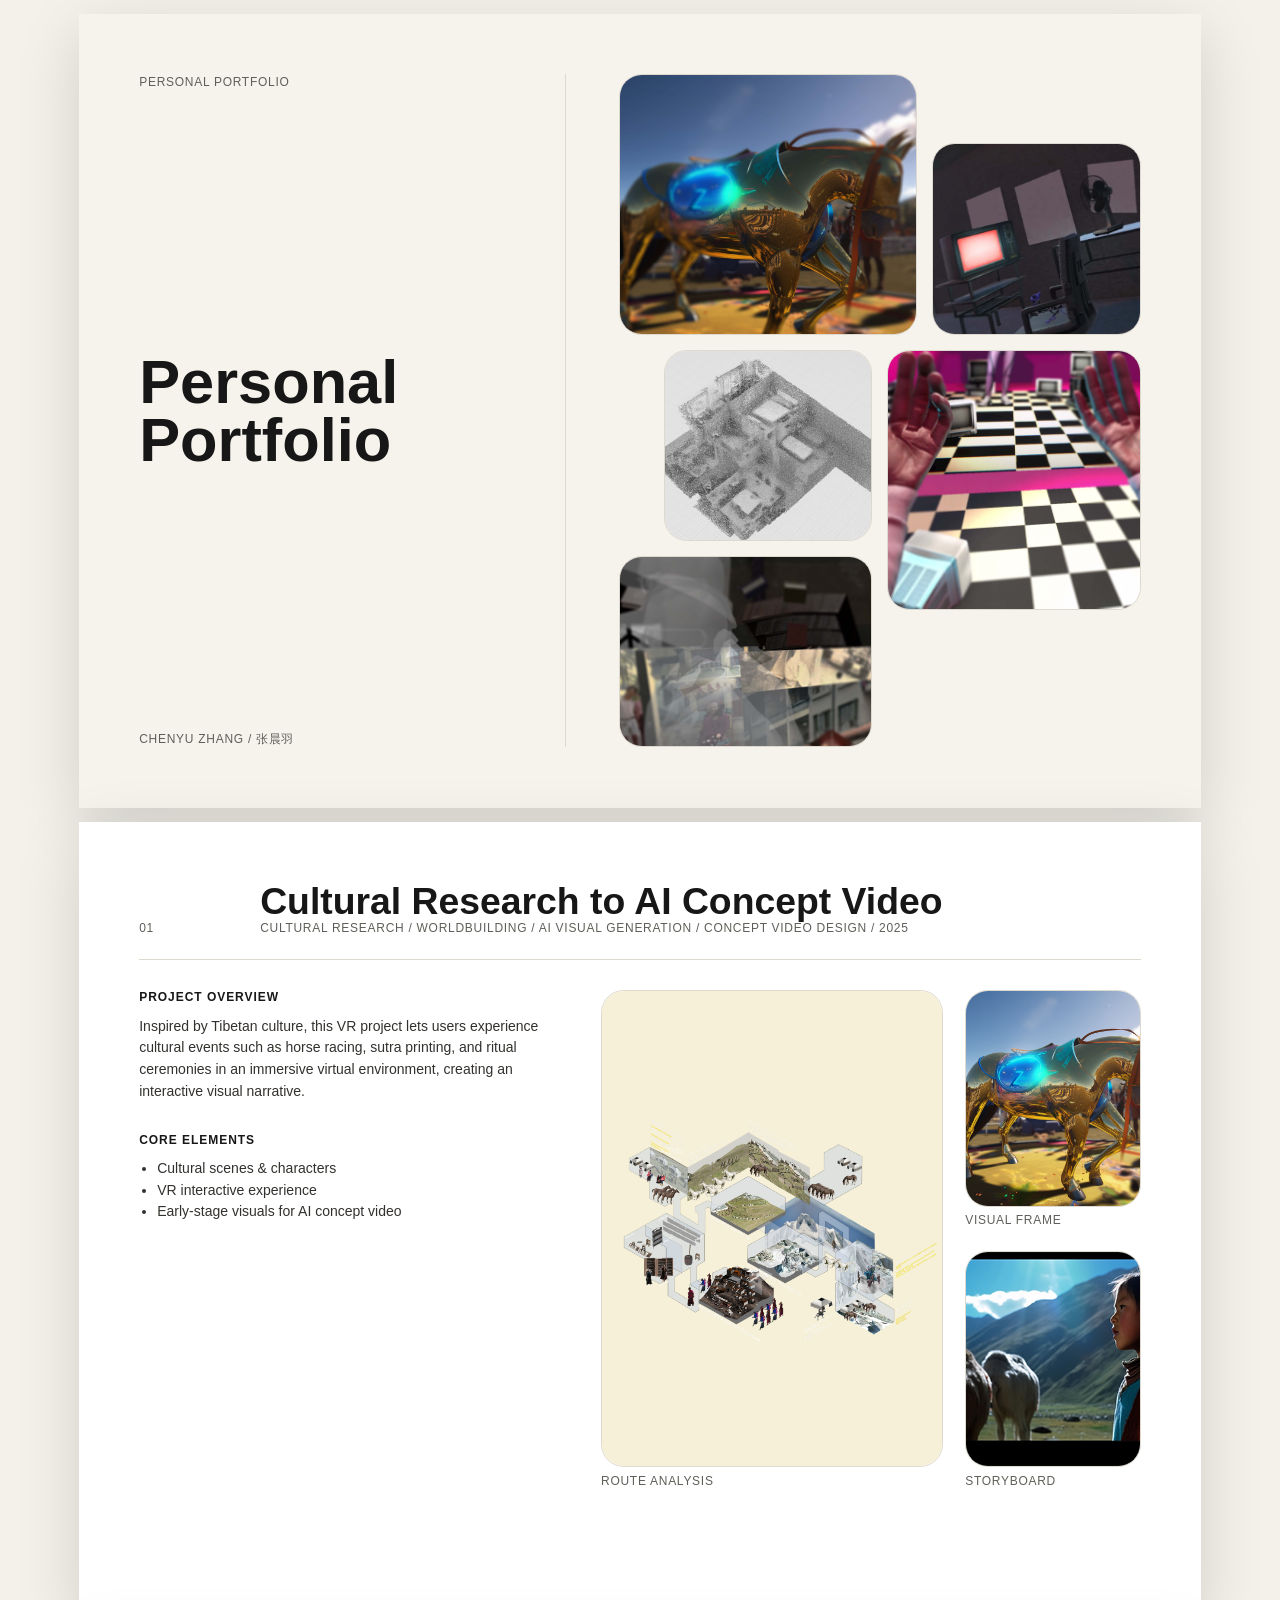
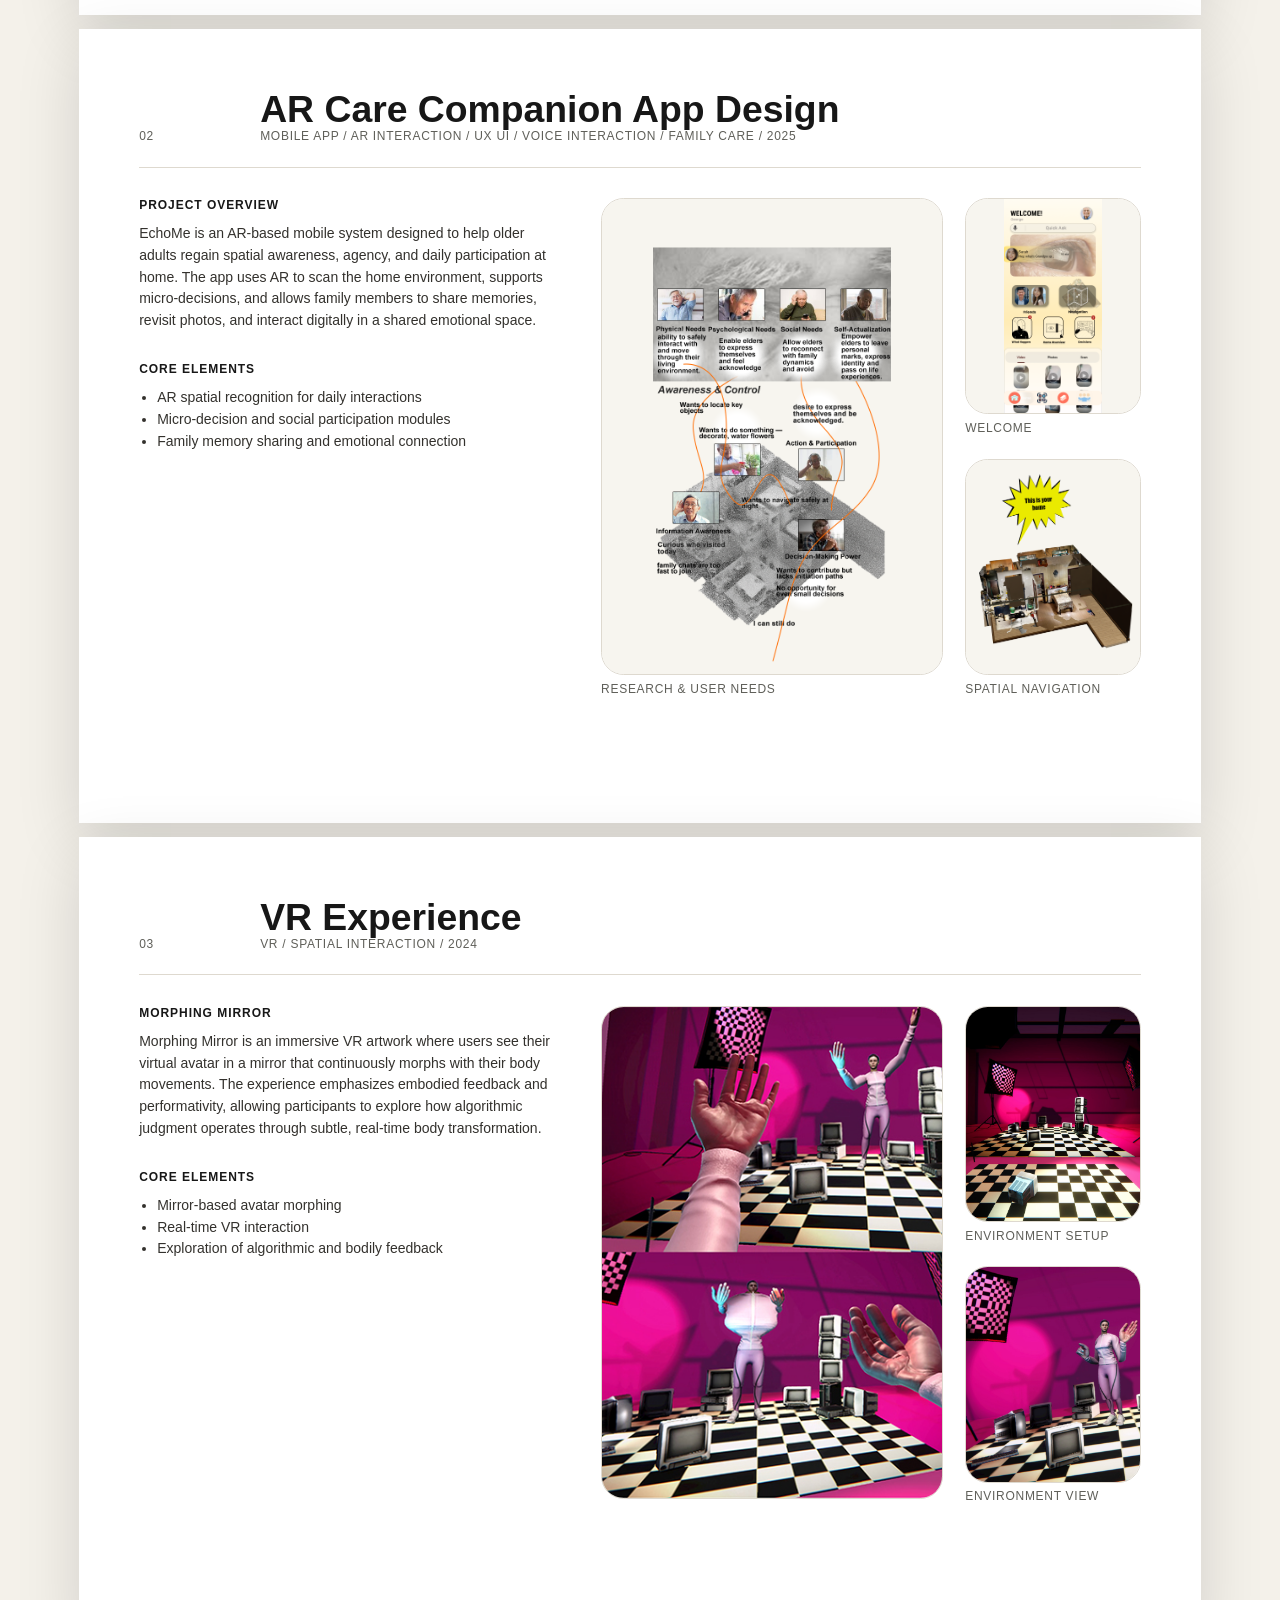
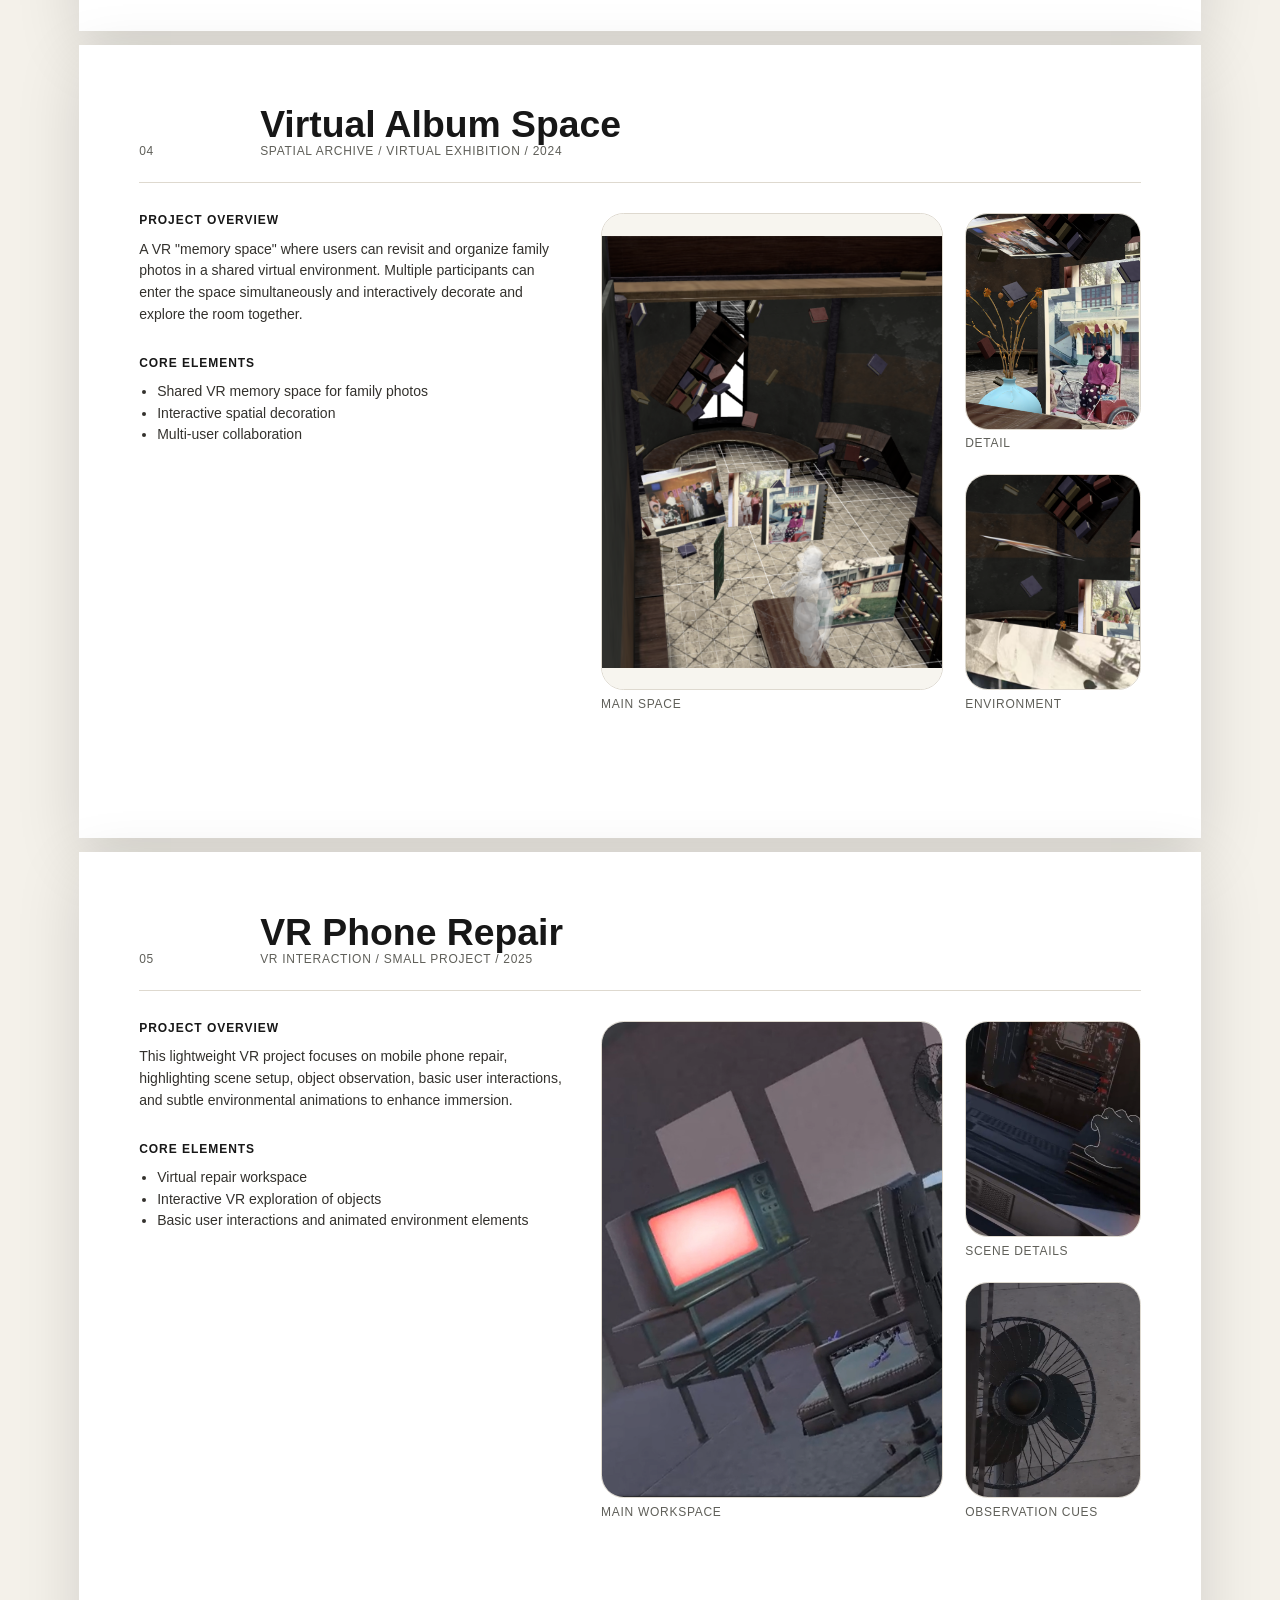
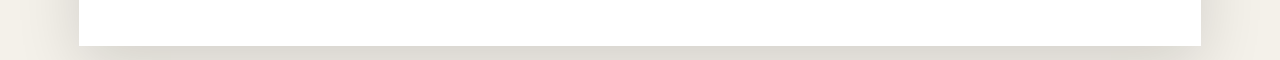
==== commit 195470f0: "Update PDF portfolio visuals" ====
--- a/portfolio-pdf.html
+++ b/portfolio-pdf.html
@@ -3,18 +3,15 @@
 <head>
   <meta charset="UTF-8">
   <meta name="viewport" content="width=device-width, initial-scale=1.0">
-  <title>Chenyu Zhang / 张晨羽 - PDF Portfolio</title>
-  <meta name="description" content="A4 landscape PDF portfolio for Chenyu Zhang.">
+  <title>Personal Portfolio PDF</title>
   <style>
     :root {
-      --page: #ffffff;
+      --paper: #ffffff;
       --desk: #f4f1ea;
       --ink: #171717;
-      --soft-ink: #4f4f4a;
-      --muted: #77736a;
+      --muted: #5f5f59;
       --line: #ded9cf;
       --panel: #f7f5ef;
-      --accent: #8d372e;
     }
 
     * {
@@ -24,9 +21,9 @@
     html,
     body {
       margin: 0;
+      background: var(--desk);
       color: var(--ink);
-      background: var(--desk);
-      font-family: Inter, "Helvetica Neue", Arial, "Noto Sans", "Microsoft YaHei", sans-serif;
+      font-family: "Helvetica Neue", Arial, "Noto Sans", "Microsoft YaHei", sans-serif;
       letter-spacing: 0;
     }
 
@@ -37,30 +34,17 @@
       display: block;
     }
 
-    .contain-image img,
-    img.contain {
-      object-fit: contain;
-      background: #f6f4ee;
-    }
-
-    .print-button {
-      position: fixed;
-      top: 18px;
-      right: 18px;
-      z-index: 20;
-      display: inline-flex;
-      align-items: center;
-      justify-content: center;
-      min-height: 38px;
-      border: 1px solid rgba(0, 0, 0, 0.12);
-      border-radius: 999px;
-      padding: 0 16px;
-      background: rgba(255, 255, 255, 0.9);
-      color: var(--ink);
-      font-size: 12px;
-      font-weight: 700;
-      text-decoration: none;
-      box-shadow: 0 12px 30px rgba(0, 0, 0, 0.12);
+    h1,
+    h2,
+    h3,
+    p,
+    ul,
+    figure {
+      margin: 0;
+    }
+
+    ul {
+      padding-left: 18px;
     }
 
     .pdf-page {
@@ -72,8 +56,8 @@
       break-after: page;
       overflow: hidden;
       margin: 14px auto;
-      background: var(--page);
-      box-shadow: 0 18px 60px rgba(0, 0, 0, 0.16);
+      background: var(--paper);
+      box-shadow: 0 18px 60px rgba(0, 0, 0, 0.14);
     }
 
     .pdf-page:last-child {
@@ -81,316 +65,171 @@
       break-after: auto;
     }
 
+    .cover {
+      display: grid;
+      grid-template-columns: 0.9fr 1.1fr;
+      gap: 14mm;
+      background: #f6f3ec;
+    }
+
+    .cover-title {
+      display: grid;
+      align-content: space-between;
+      border-right: 1px solid var(--line);
+      padding-right: 12mm;
+    }
+
+    .cover-title h1 {
+      font-size: 46pt;
+      line-height: 0.95;
+      font-weight: 760;
+    }
+
+    .cover-title p,
+    .project-index,
+    .meta,
+    figcaption {
+      color: var(--muted);
+      font-size: 9pt;
+      line-height: 1.35;
+      letter-spacing: 0.06em;
+      text-transform: uppercase;
+    }
+
+    .cover-grid {
+      display: grid;
+      grid-template-columns: repeat(12, 1fr);
+      grid-template-rows: repeat(10, 1fr);
+      gap: 4mm;
+      min-height: 0;
+    }
+
+    .cover-grid .preview-a {
+      grid-column: 1 / span 7;
+      grid-row: 1 / span 4;
+    }
+
+    .cover-grid .preview-b {
+      grid-column: 8 / span 5;
+      grid-row: 2 / span 3;
+    }
+
+    .cover-grid .preview-c {
+      grid-column: 2 / span 5;
+      grid-row: 5 / span 3;
+    }
+
+    .cover-grid .preview-d {
+      grid-column: 7 / span 6;
+      grid-row: 5 / span 4;
+    }
+
+    .cover-grid .preview-e {
+      grid-column: 1 / span 6;
+      grid-row: 8 / span 3;
+    }
+
     .page-header {
       display: grid;
+      grid-template-columns: 24mm 1fr;
+      gap: 8mm;
+      align-items: end;
+      border-bottom: 1px solid var(--line);
+      padding-bottom: 6mm;
+      margin-bottom: 8mm;
+    }
+
+    .page-header h2 {
+      font-size: 28pt;
+      line-height: 1.02;
+      font-weight: 760;
+    }
+
+    .project-layout {
+      display: grid;
+      grid-template-columns: 0.88fr 1.12fr;
+      gap: 10mm;
+      height: 132mm;
+    }
+
+    .project-text {
+      display: grid;
+      align-content: start;
+      gap: 8mm;
+    }
+
+    .text-block {
+      display: grid;
       gap: 3mm;
-      margin-bottom: 9mm;
-    }
-
-    .section-label,
-    .meta,
-    .tools,
-    .page-number {
-      margin: 0;
-      color: var(--muted);
-      font-size: 8.5pt;
-      font-weight: 700;
-      line-height: 1.35;
+    }
+
+    .text-block h3 {
+      font-size: 9pt;
+      font-weight: 760;
       letter-spacing: 0.08em;
       text-transform: uppercase;
     }
 
-    h1,
-    h2,
-    h3,
-    p {
-      margin: 0;
-    }
-
-    h1 {
-      max-width: 205mm;
-      font-size: 30pt;
-      line-height: 1.02;
-      font-weight: 760;
-    }
-
-    h2 {
-      font-size: 22pt;
-      line-height: 1.08;
-      font-weight: 740;
-    }
-
-    h3 {
-      font-size: 13pt;
-      line-height: 1.2;
-      font-weight: 740;
-    }
-
-    .description {
-      max-width: 100mm;
-      color: var(--soft-ink);
+    .text-block p,
+    .text-block li {
+      color: #33312d;
       font-size: 10.5pt;
       line-height: 1.55;
     }
 
-    .project-copy {
-      display: grid;
-      gap: 4mm;
-      align-content: start;
-    }
-
-    .page-footer {
-      display: flex;
-      align-items: center;
-      justify-content: space-between;
-      border-top: 1px solid var(--line);
-      padding-top: 4mm;
-      color: var(--muted);
-      font-size: 8.5pt;
-    }
-
-    figure {
-      margin: 0;
-    }
-
-    .image-frame {
+    .visual-grid {
+      display: grid;
+      grid-template-columns: 1.75fr 0.9fr;
+      grid-template-rows: 1fr 1fr;
+      gap: 6mm;
+      min-height: 0;
+    }
+
+    .visual-grid .large {
+      grid-row: span 2;
+    }
+
+    .image-card {
       overflow: hidden;
       border: 1px solid var(--line);
-      border-radius: 7mm;
+      border-radius: 6mm;
       background: var(--panel);
     }
 
-    figcaption {
-      margin-top: 4px;
-      color: #555;
-      font-size: 9pt;
-      line-height: 1.3;
-    }
-
-    .cover-page {
-      display: grid;
-      grid-template-columns: 1fr 1.15fr;
-      gap: 14mm;
-      background: #191817;
-      color: #ffffff;
-    }
-
-    .cover-copy {
-      display: grid;
-      align-content: space-between;
-      min-height: 178mm;
-    }
-
-    .cover-title {
-      display: grid;
-      gap: 8mm;
-    }
-
-    .cover-title h1 {
-      max-width: none;
-      font-size: 36pt;
-      color: #ffffff;
-    }
-
-    .cover-title p {
-      color: rgba(255, 255, 255, 0.78);
-      font-size: 13pt;
-      line-height: 1.55;
-    }
-
-    .cover-contact {
-      display: grid;
-      gap: 2mm;
-      color: rgba(255, 255, 255, 0.72);
-      font-size: 9.5pt;
-      line-height: 1.5;
-    }
-
-    .cover-visuals {
-      display: grid;
-      grid-template-columns: 1fr 0.72fr;
-      grid-template-rows: 1fr 1fr;
-      gap: 6mm;
-      min-height: 178mm;
-    }
-
-    .cover-visuals figure:first-child {
-      grid-row: 1 / span 2;
-    }
-
-    .intro-page {
-      display: grid;
-      grid-template-rows: auto 1fr auto;
-      gap: 8mm;
-    }
-
-    .intro-content {
-      display: grid;
-      grid-template-columns: 0.9fr 1.1fr;
-      gap: 14mm;
-      align-items: end;
-    }
-
-    .intro-statement {
-      display: grid;
-      gap: 7mm;
-      align-self: start;
-      padding-top: 8mm;
-    }
-
-    .project-list {
-      display: grid;
-      gap: 4mm;
-    }
-
-    .project-row {
-      display: grid;
-      grid-template-columns: 23mm 1fr;
-      gap: 5mm;
-      align-items: start;
-      border-top: 1px solid var(--line);
-      padding-top: 4mm;
-    }
-
-    .project-index {
-      color: var(--accent);
-      font-size: 18pt;
-      font-weight: 760;
-      line-height: 1;
-    }
-
-    .project-row p {
-      margin-top: 1.5mm;
-      color: var(--muted);
-      font-size: 9.5pt;
-      line-height: 1.45;
-    }
-
-    .project-visual-page {
-      display: grid;
-      grid-template-rows: auto 1fr auto;
-      gap: 6mm;
-    }
-
-    .project-header-grid {
-      display: grid;
-      grid-template-columns: 1fr 0.88fr;
-      gap: 12mm;
-      align-items: end;
-      margin-bottom: 7mm;
-    }
-
-    .visual-grid {
-      display: grid;
-      grid-template-columns: 1.65fr 1fr;
-      gap: 10mm;
-      height: 130mm;
-    }
-
-    .hero-image,
-    .side-stack figure,
-    .gallery-grid figure {
+    .image-card.contain img {
+      object-fit: contain;
+      background: var(--panel);
+    }
+
+    .image-card.shift-left img {
+      object-position: 42% center;
+    }
+
+    .image-card.shift-right img {
+      object-position: 74% center;
+    }
+
+    .image-card.warm {
+      background: #f6f0d8;
+    }
+
+    .image-card.warm img {
+      background: #f6f0d8;
+    }
+
+    figure {
+      display: grid;
+      grid-template-rows: 1fr auto;
+      gap: 1.5mm;
       min-height: 0;
     }
 
-    .side-stack {
-      display: grid;
-      grid-template-rows: 1fr 1fr;
-      gap: 8mm;
+    .cover figure {
+      grid-template-rows: 1fr;
+    }
+
+    .cover .image-card {
       min-height: 0;
-    }
-
-    .hero-image .image-frame {
-      height: 121mm;
-    }
-
-    .side-stack .image-frame {
-      height: 56mm;
-    }
-
-    .gallery-grid {
-      display: grid;
-      grid-template-columns: 1.45fr 1fr 1fr;
-      gap: 8mm;
-      height: 125mm;
-    }
-
-    .gallery-grid .large .image-frame {
-      height: 116mm;
-    }
-
-    .gallery-grid .image-frame {
-      height: 116mm;
-    }
-
-    .gallery-grid.two-plus-one {
-      grid-template-columns: 1.55fr 1fr;
-      grid-template-rows: 1fr 1fr;
-      height: 126mm;
-    }
-
-    .gallery-grid.two-plus-one .large {
-      grid-row: 1 / span 2;
-    }
-
-    .gallery-grid.two-plus-one .large .image-frame {
-      height: 117mm;
-    }
-
-    .gallery-grid.two-plus-one .image-frame {
-      height: 54.5mm;
-    }
-
-    .phone-grid {
-      display: grid;
-      grid-template-columns: 1.25fr 0.78fr 0.9fr;
-      gap: 8mm;
-      height: 125mm;
-    }
-
-    .phone-grid .image-frame {
-      height: 116mm;
-    }
-
-    .contact-page {
-      display: grid;
-      grid-template-columns: 0.95fr 1.05fr;
-      gap: 16mm;
-      align-items: stretch;
-    }
-
-    .contact-copy {
-      display: grid;
-      align-content: space-between;
-    }
-
-    .contact-main {
-      display: grid;
-      gap: 8mm;
-    }
-
-    .contact-links {
-      display: grid;
-      gap: 2.5mm;
-      color: var(--soft-ink);
-      font-size: 11pt;
-      line-height: 1.45;
-    }
-
-    .contact-visual {
-      display: grid;
-      grid-template-rows: 1fr 0.56fr;
-      gap: 7mm;
-    }
-
-    .contact-visual .image-frame {
-      height: 100%;
-    }
-
-    .closing-images {
-      display: grid;
-      grid-template-columns: 1fr 1fr;
-      gap: 7mm;
     }
 
     @page {
@@ -405,10 +244,6 @@
         background: #ffffff;
       }
 
-      .print-button {
-        display: none;
-      }
-
       .pdf-page {
         margin: 0;
         box-shadow: none;
@@ -417,243 +252,174 @@
   </style>
 </head>
 <body>
-  <a class="print-button" href="javascript:window.print()">Print / Save as PDF</a>
-
-  <section class="pdf-page cover-page">
-    <div class="cover-copy">
-      <p class="section-label">PDF Portfolio / Visual Design Internship</p>
-      <div class="cover-title">
-        <h1>Chenyu Zhang / 张晨羽</h1>
-        <p>Visual Design / Digital Media / Interactive Experience</p>
-      </div>
-      <div class="cover-contact">
-        <span>hahaqiaowa@outlook.com</span>
-        <span>https://hahaqiaowa-hue.github.io/portfolio/</span>
-      </div>
+  <section class="pdf-page cover">
+    <div class="cover-title">
+      <p>Personal Portfolio</p>
+      <h1>Personal<br>Portfolio</h1>
+      <p>Chenyu Zhang / 张晨羽</p>
     </div>
-    <div class="cover-visuals">
-      <figure class="image-frame">
-        <img src="assets/project-01-main.png" alt="Cultural Research to AI Concept Video key visual">
-      </figure>
-      <figure class="image-frame">
-        <img src="assets/vr-final.jpg" alt="VR Experience key visual">
-      </figure>
-      <figure class="image-frame">
-        <img class="contain" src="assets/project-04-main.png" alt="Virtual Album Space key visual">
-      </figure>
+    <div class="cover-grid">
+      <figure class="image-card preview-a"><img src="assets/001.jpg" alt="Cover preview 01"></figure>
+      <figure class="image-card preview-b"><img src="assets/005.jpg" alt="Cover preview 05"></figure>
+      <figure class="image-card preview-c"><img src="assets/002.jpg" alt="Cover preview 02"></figure>
+      <figure class="image-card preview-d"><img src="assets/003.jpg" alt="Cover preview 03"></figure>
+      <figure class="image-card preview-e"><img src="assets/004.jpg" alt="Cover preview 04"></figure>
     </div>
   </section>
 
-  <section class="pdf-page intro-page">
+  <section class="pdf-page">
     <header class="page-header">
-      <p class="section-label">Portfolio Overview</p>
-      <h1>Digital visual systems for cultural research, AR/VR interaction, and immersive media.</h1>
+      <p class="project-index">01</p>
+      <div>
+        <h2>Cultural Research to AI Concept Video</h2>
+        <p class="meta">Cultural Research / Worldbuilding / AI Visual Generation / Concept Video Design / 2025</p>
+      </div>
     </header>
-    <main class="intro-content">
-      <section class="intro-statement">
-        <p class="description">This portfolio presents selected projects from my current website, rewritten and structured for a Graphic Design / Visual Design internship application. The work emphasizes concept development, layout, digital media, AI-assisted visual creation, interaction design, and immersive experience. Each project is shown through a small number of selected visuals so the PDF reads as a designed portfolio rather than a website screenshot.</p>
-        <p class="tools">Focus: Visual Design / Digital Media / AI-assisted Image Workflow / Interaction Design / Immersive Experience</p>
-      </section>
-      <section class="project-list">
-        <article class="project-row">
-          <span class="project-index">01</span>
-          <div><h3>Cultural Research to AI Concept Video</h3><p>Cultural research, worldbuilding, AI visual generation, concept video design.</p></div>
-        </article>
-        <article class="project-row">
-          <span class="project-index">02</span>
-          <div><h3>AR Care Companion App Design</h3><p>Mobile app, AR interaction, UX UI, voice interaction, family care.</p></div>
-        </article>
-        <article class="project-row">
-          <span class="project-index">03</span>
-          <div><h3>VR Experience</h3><p>VR, spatial interaction, avatar feedback, environment setup.</p></div>
-        </article>
-        <article class="project-row">
-          <span class="project-index">04</span>
-          <div><h3>Virtual Album Space</h3><p>Spatial archive, virtual exhibition, memory space, shared interaction.</p></div>
-        </article>
-        <article class="project-row">
-          <span class="project-index">05</span>
-          <div><h3>VR Phone Repair</h3><p>VR interaction, scene setup, object observation, small project.</p></div>
-        </article>
-      </section>
+    <main class="project-layout">
+      <div class="project-text">
+        <section class="text-block">
+          <h3>Project Overview</h3>
+          <p>Inspired by Tibetan culture, this VR project lets users experience cultural events such as horse racing, sutra printing, and ritual ceremonies in an immersive virtual environment, creating an interactive visual narrative.</p>
+        </section>
+        <section class="text-block">
+          <h3>Core Elements</h3>
+          <ul>
+            <li>Cultural scenes &amp; characters</li>
+            <li>VR interactive experience</li>
+            <li>Early-stage visuals for AI concept video</li>
+          </ul>
+        </section>
+      </div>
+      <div class="visual-grid">
+        <figure class="large"><div class="image-card contain warm"><img src="assets/project-01-route-base.png" alt="Project 01 route analysis diagram preview"></div><figcaption>Route analysis</figcaption></figure>
+        <figure><div class="image-card"><img src="assets/project-01-robot-horse.png" alt="Project 01 visual frame"></div><figcaption>Visual frame</figcaption></figure>
+        <figure><div class="image-card"><img src="assets/story-04.png" alt="Storyboard frame 04"></div><figcaption>Storyboard</figcaption></figure>
+      </div>
     </main>
-    <footer class="page-footer"><span>Chenyu Zhang / 张晨羽</span><span class="page-number">02 / 08</span></footer>
-  </section>
-
-  <section class="pdf-page project-visual-page">
-    <header class="project-header-grid">
+  </section>
+
+  <section class="pdf-page">
+    <header class="page-header">
+      <p class="project-index">02</p>
       <div>
-        <p class="section-label">Selected Project</p>
-        <h1>Tibetan Archive</h1>
-        <p class="meta">Project Lead / VR Interaction Design / AI-assisted Visual Workflow</p>
-      </div>
-      <div class="project-copy">
-        <p class="tools">Tools: Cultural Research / Worldbuilding / AI Visual Generation / Concept Video / VR Planning</p>
-        <p class="description">This project translates Tibetan cultural research into an AI-assisted concept video and immersive visual direction. I developed the image language from reference boards, route diagrams, storyboard frames, and scene studies, focusing on atmosphere, composition, color, and cultural motifs. The work shows how research can become layout, mood, sequence, and content direction for video, exhibition, and interactive formats.</p>
+        <h2>AR Care Companion App Design</h2>
+        <p class="meta">Mobile App / AR Interaction / UX UI / Voice Interaction / Family Care / 2025</p>
       </div>
     </header>
-    <main class="visual-grid">
-      <figure class="hero-image contain-image">
-        <div class="image-frame"><img src="assets/project-01-route-base.png" alt="Route map and scene structure"></div>
-        <figcaption>Route map and scene structure</figcaption>
-      </figure>
-      <div class="side-stack">
-        <figure class="contain-image">
-          <div class="image-frame"><img src="assets/project-01-culture-board.png" alt="Culture and visual reference board"></div>
-          <figcaption>Culture and visual reference board</figcaption>
-        </figure>
-        <figure>
-          <div class="image-frame"><img src="assets/story-04.png" alt="Storyboard frame for visual sequence"></div>
-          <figcaption>Storyboard frame for visual sequence</figcaption>
-        </figure>
+    <main class="project-layout">
+      <div class="project-text">
+        <section class="text-block">
+          <h3>Project Overview</h3>
+          <p>EchoMe is an AR-based mobile system designed to help older adults regain spatial awareness, agency, and daily participation at home. The app uses AR to scan the home environment, supports micro-decisions, and allows family members to share memories, revisit photos, and interact digitally in a shared emotional space.</p>
+        </section>
+        <section class="text-block">
+          <h3>Core Elements</h3>
+          <ul>
+            <li>AR spatial recognition for daily interactions</li>
+            <li>Micro-decision and social participation modules</li>
+            <li>Family memory sharing and emotional connection</li>
+          </ul>
+        </section>
+      </div>
+      <div class="visual-grid">
+        <figure class="large"><div class="image-card contain"><img src="assets/project-02-needs-map.png" alt="Research map"></div><figcaption>Research &amp; user needs</figcaption></figure>
+        <figure><div class="image-card contain"><img src="assets/app-shot-01.png" alt="Welcome screen"></div><figcaption>Welcome</figcaption></figure>
+        <figure><div class="image-card contain"><img src="assets/App.png" alt="Spatial navigation main view"></div><figcaption>Spatial navigation</figcaption></figure>
       </div>
     </main>
-    <footer class="page-footer"><span>Cultural Research to AI Concept Video</span><span class="page-number">03 / 08</span></footer>
-  </section>
-
-  <section class="pdf-page project-visual-page">
-    <header class="project-header-grid">
+  </section>
+
+  <section class="pdf-page">
+    <header class="page-header">
+      <p class="project-index">03</p>
       <div>
-        <p class="section-label">Selected Project</p>
-        <h1>AR Care Companion App Design</h1>
-        <p class="meta">Mobile App / AR Interaction / UX UI / Voice Interaction / Family Care</p>
-      </div>
-      <div class="project-copy">
-        <p class="tools">Role: Visual Design / Interface Layout / AR Interaction Concept</p>
-        <p class="description">This mobile care concept turns user needs into clear interface flows, gentle visual hierarchy, and AR-supported spatial guidance. The project is presented here as digital product design with attention to screen rhythm, layout, information grouping, and emotionally accessible visual language for family care.</p>
+        <h2>VR Experience</h2>
+        <p class="meta">VR / Spatial Interaction / 2024</p>
       </div>
     </header>
-    <main class="phone-grid">
-      <figure class="contain-image">
-        <div class="image-frame"><img src="assets/project-02-research-main.png" alt="Research map and user needs"></div>
-        <figcaption>Research map and user needs</figcaption>
-      </figure>
-      <figure class="contain-image">
-        <div class="image-frame"><img src="assets/app-shot-01.png" alt="Mobile screen layout"></div>
-        <figcaption>Mobile screen layout</figcaption>
-      </figure>
-      <figure class="contain-image">
-        <div class="image-frame"><img src="assets/App.png" alt="Spatial map interface"></div>
-        <figcaption>Spatial map interface</figcaption>
-      </figure>
+    <main class="project-layout">
+      <div class="project-text">
+        <section class="text-block">
+          <h3>Morphing Mirror</h3>
+          <p>Morphing Mirror is an immersive VR artwork where users see their virtual avatar in a mirror that continuously morphs with their body movements. The experience emphasizes embodied feedback and performativity, allowing participants to explore how algorithmic judgment operates through subtle, real-time body transformation.</p>
+        </section>
+        <section class="text-block">
+          <h3>Core Elements</h3>
+          <ul>
+            <li>Mirror-based avatar morphing</li>
+            <li>Real-time VR interaction</li>
+            <li>Exploration of algorithmic and bodily feedback</li>
+          </ul>
+        </section>
+      </div>
+      <div class="visual-grid">
+        <figure class="large"><div class="image-card shift-left"><img src="assets/vr-final.jpg" alt="VR project montage preview"></div></figure>
+        <figure><div class="image-card"><img src="assets/vr-shot-06.jpg" alt="Environment overview"></div><figcaption>Environment setup</figcaption></figure>
+        <figure><div class="image-card"><img src="assets/vr-shot-03.jpg" alt="VR environment view"></div><figcaption>Environment view</figcaption></figure>
+      </div>
     </main>
-    <footer class="page-footer"><span>AR Care Companion App Design</span><span class="page-number">04 / 08</span></footer>
-  </section>
-
-  <section class="pdf-page project-visual-page">
-    <header class="project-header-grid">
+  </section>
+
+  <section class="pdf-page">
+    <header class="page-header">
+      <p class="project-index">04</p>
       <div>
-        <p class="section-label">Selected Project</p>
-        <h1>VR Experience</h1>
-        <p class="meta">VR / Spatial Interaction / Morphing Mirror</p>
-      </div>
-      <div class="project-copy">
-        <p class="tools">Role: Visual Design / Spatial Interaction / VR Experience Design</p>
-        <p class="description">VR Experience centers on Morphing Mirror, an immersive work where the viewer meets a changing avatar through a mirror-like interaction. The project communicates visual concept, character staging, and embodied feedback through a restrained scene, a strong key visual, and clear supporting process images.</p>
+        <h2>Virtual Album Space</h2>
+        <p class="meta">Spatial Archive / Virtual Exhibition / 2024</p>
       </div>
     </header>
-    <main class="gallery-grid two-plus-one">
-      <figure class="large">
-        <div class="image-frame"><img src="assets/vr-final.jpg" alt="Final VR key visual"></div>
-        <figcaption>Final VR key visual</figcaption>
-      </figure>
-      <figure>
-        <div class="image-frame"><img src="assets/vr-shot-06.jpg" alt="Environment staging"></div>
-        <figcaption>Environment staging</figcaption>
-      </figure>
-      <figure class="contain-image">
-        <div class="image-frame"><img src="assets/project-03-extra-morphing.png" alt="Avatar morphing model"></div>
-        <figcaption>Avatar morphing model</figcaption>
-      </figure>
+    <main class="project-layout">
+      <div class="project-text">
+        <section class="text-block">
+          <h3>Project Overview</h3>
+          <p>A VR "memory space" where users can revisit and organize family photos in a shared virtual environment. Multiple participants can enter the space simultaneously and interactively decorate and explore the room together.</p>
+        </section>
+        <section class="text-block">
+          <h3>Core Elements</h3>
+          <ul>
+            <li>Shared VR memory space for family photos</li>
+            <li>Interactive spatial decoration</li>
+            <li>Multi-user collaboration</li>
+          </ul>
+        </section>
+      </div>
+      <div class="visual-grid">
+        <figure class="large"><div class="image-card contain"><img src="assets/project-04-main.png" alt="Virtual album space main image"></div><figcaption>Main space</figcaption></figure>
+        <figure><div class="image-card"><img src="assets/project-04-extra-01.png" alt="Virtual album space detail 01"></div><figcaption>Detail</figcaption></figure>
+        <figure><div class="image-card"><img src="assets/project-04-extra-02.png" alt="Virtual album space detail 02"></div><figcaption>Environment</figcaption></figure>
+      </div>
     </main>
-    <footer class="page-footer"><span>VR Experience</span><span class="page-number">05 / 08</span></footer>
-  </section>
-
-  <section class="pdf-page project-visual-page">
-    <header class="project-header-grid">
+  </section>
+
+  <section class="pdf-page">
+    <header class="page-header">
+      <p class="project-index">05</p>
       <div>
-        <p class="section-label">Selected Project</p>
-        <h1>Virtual Album Space</h1>
-        <p class="meta">Spatial Archive / Virtual Exhibition / Shared Memory Space</p>
-      </div>
-      <div class="project-copy">
-        <p class="tools">Role: Visual Design / Spatial Archive Design / Interaction Concept</p>
-        <p class="description">Virtual Album Space transforms family photographs into a shared memory room. The visual direction focuses on spatial layout, image placement, scale, and a calm exhibition-like atmosphere, showing how personal content can be organized into an immersive digital archive.</p>
+        <h2>VR Phone Repair</h2>
+        <p class="meta">VR Interaction / Small Project / 2025</p>
       </div>
     </header>
-    <main class="gallery-grid two-plus-one">
-      <figure class="large contain-image">
-        <div class="image-frame"><img src="assets/project-04-main.png" alt="Main virtual album space"></div>
-        <figcaption>Main virtual album space</figcaption>
-      </figure>
-      <figure>
-        <div class="image-frame"><img src="assets/project-04-extra-01.png" alt="Memory room detail"></div>
-        <figcaption>Memory room detail</figcaption>
-      </figure>
-      <figure>
-        <div class="image-frame"><img src="assets/project-04-extra-02.png" alt="Virtual exhibition environment"></div>
-        <figcaption>Virtual exhibition environment</figcaption>
-      </figure>
+    <main class="project-layout">
+      <div class="project-text">
+        <section class="text-block">
+          <h3>Project Overview</h3>
+          <p>This lightweight VR project focuses on mobile phone repair, highlighting scene setup, object observation, basic user interactions, and subtle environmental animations to enhance immersion.</p>
+        </section>
+        <section class="text-block">
+          <h3>Core Elements</h3>
+          <ul>
+            <li>Virtual repair workspace</li>
+            <li>Interactive VR exploration of objects</li>
+            <li>Basic user interactions and animated environment elements</li>
+          </ul>
+        </section>
+      </div>
+      <div class="visual-grid">
+        <figure class="large"><div class="image-card"><img src="assets/project-05-main.png" alt="VR Phone Repair main view"></div><figcaption>Main workspace</figcaption></figure>
+        <figure><div class="image-card shift-right"><img src="assets/project-05-extra-01.png" alt="Storage components and tower details"></div><figcaption>Scene details</figcaption></figure>
+        <figure><div class="image-card"><img src="assets/project-05-extra-03.png" alt="Wall-mounted objects and observation cues"></div><figcaption>Observation cues</figcaption></figure>
+      </div>
     </main>
-    <footer class="page-footer"><span>Virtual Album Space</span><span class="page-number">06 / 08</span></footer>
-  </section>
-
-  <section class="pdf-page project-visual-page">
-    <header class="project-header-grid">
-      <div>
-        <p class="section-label">Selected Project</p>
-        <h1>VR Phone Repair</h1>
-        <p class="meta">VR Interaction / Scene Setup / Object Observation</p>
-      </div>
-      <div class="project-copy">
-        <p class="tools">Role: Visual Design / VR Interaction / Scene Layout</p>
-        <p class="description">VR Phone Repair presents a compact repair workspace as an immersive learning scene. I organized tools, components, wall objects, and workshop details to support object observation and visual clarity, giving technical content a clean spatial structure for screenshot-based review.</p>
-      </div>
-    </header>
-    <main class="gallery-grid two-plus-one">
-      <figure class="large">
-        <div class="image-frame"><img src="assets/project-05-main.png" alt="Main repair workspace"></div>
-        <figcaption>Main repair workspace</figcaption>
-      </figure>
-      <figure>
-        <div class="image-frame"><img src="assets/project-05-extra-01.png" alt="Storage and component details"></div>
-        <figcaption>Storage and component details</figcaption>
-      </figure>
-      <figure>
-        <div class="image-frame"><img src="assets/project-05-extra-03.png" alt="Observation cues and wall objects"></div>
-        <figcaption>Observation cues and wall objects</figcaption>
-      </figure>
-    </main>
-    <footer class="page-footer"><span>VR Phone Repair</span><span class="page-number">07 / 08</span></footer>
-  </section>
-
-  <section class="pdf-page contact-page">
-    <div class="contact-copy">
-      <p class="section-label">Contact</p>
-      <div class="contact-main">
-        <h1>Thank you for reviewing my portfolio.</h1>
-        <p class="description">I am interested in Graphic Design / Visual Design internship roles connected to visual content direction, digital media, AI-assisted image-making, interaction design, and immersive experience. This PDF is prepared for browser export through Ctrl + P and Save as PDF.</p>
-        <div class="contact-links">
-          <span>Chenyu Zhang / 张晨羽</span>
-          <span>hahaqiaowa@outlook.com</span>
-          <span>https://hahaqiaowa-hue.github.io/portfolio/</span>
-        </div>
-      </div>
-      <footer class="page-footer"><span>PDF Portfolio</span><span class="page-number">08 / 08</span></footer>
-    </div>
-    <div class="contact-visual">
-      <figure class="image-frame">
-        <img src="assets/project-01-horse-strip.png" alt="Portfolio closing visual strip">
-      </figure>
-      <div class="closing-images">
-        <figure class="image-frame">
-          <img src="assets/story-07.png" alt="Storyboard visual">
-        </figure>
-        <figure class="image-frame">
-          <img src="assets/project-02-extra-robot.png" alt="Digital media visual">
-        </figure>
-      </div>
-    </div>
   </section>
 </body>
 </html>
